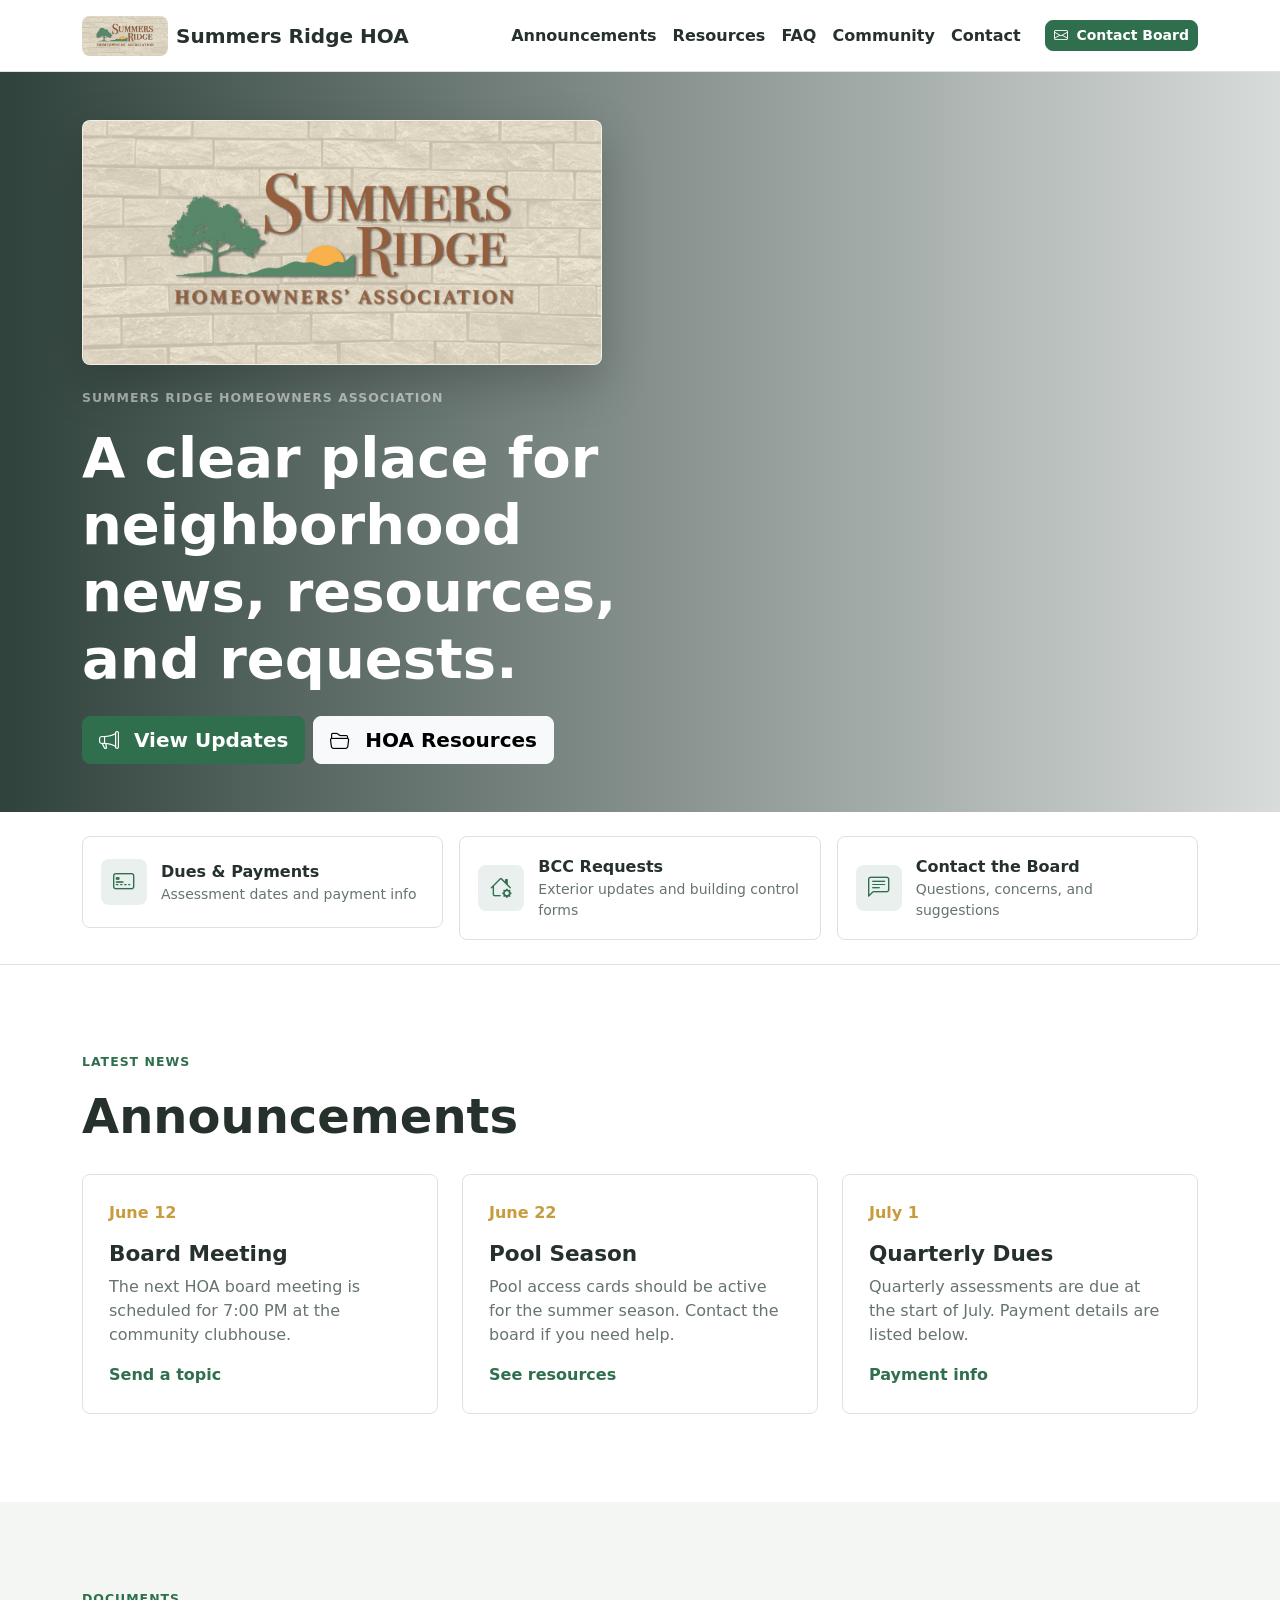
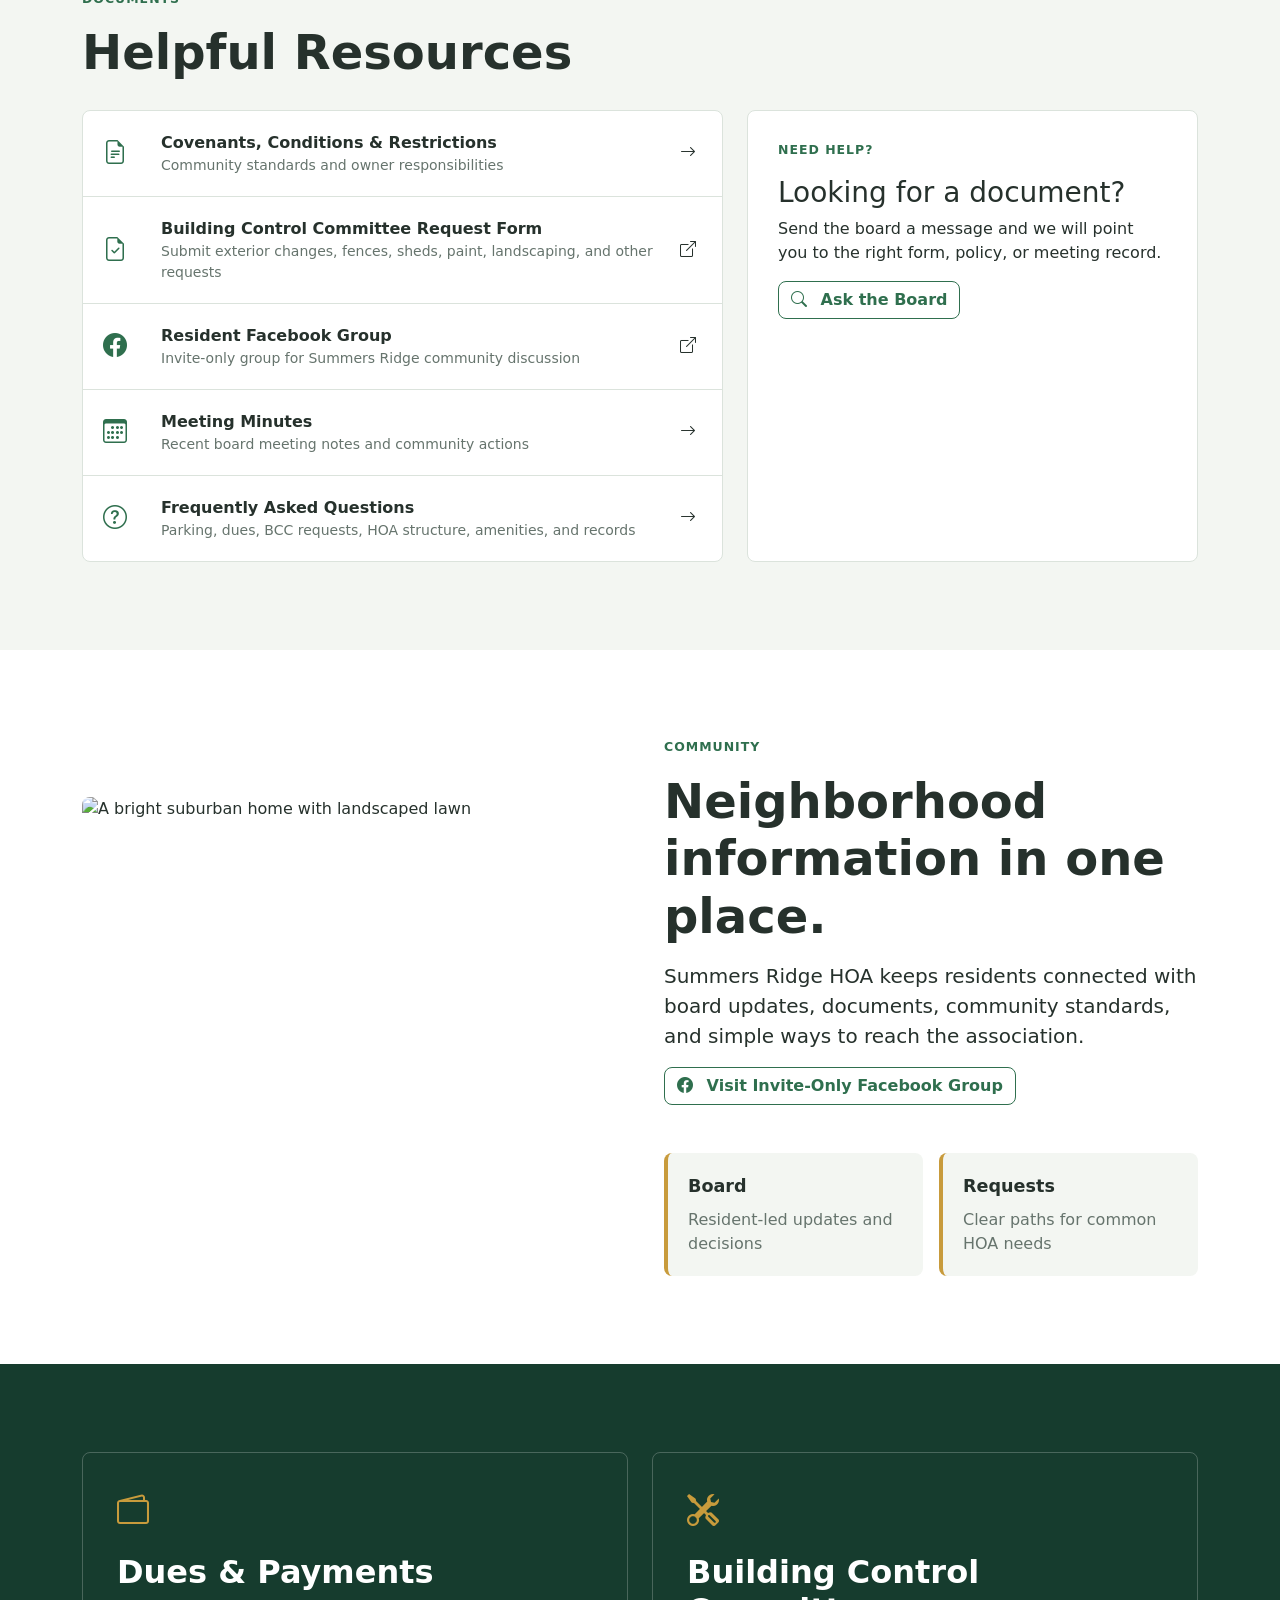
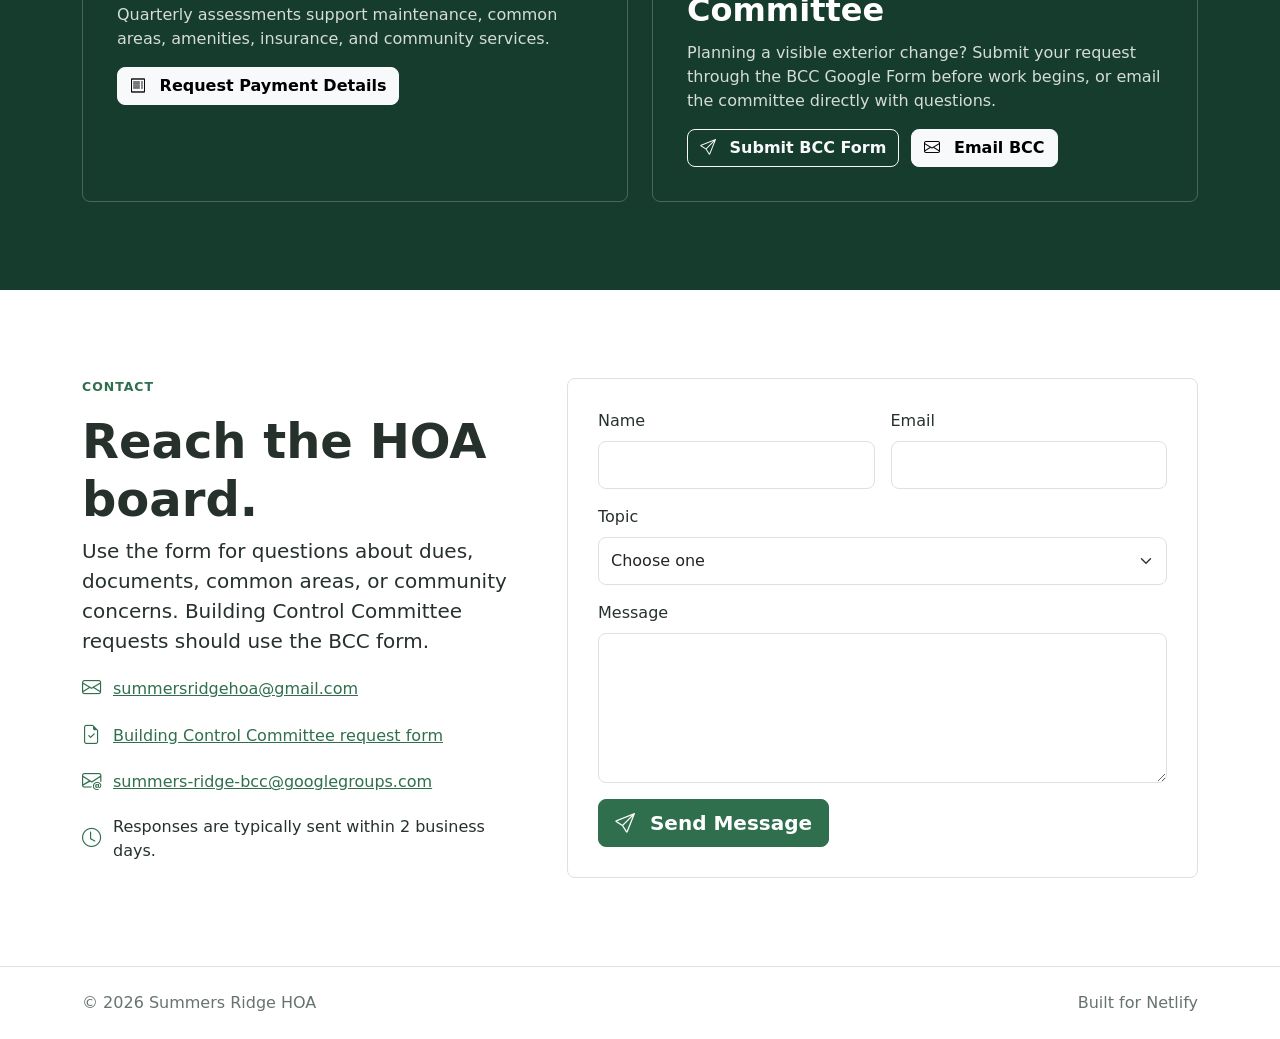
==== index.html @ e22bbec4 "Create first draft HOA website" ====
<!doctype html>
<html lang="en">
  <head>
    <meta charset="utf-8">
    <meta name="viewport" content="width=device-width, initial-scale=1">
    <meta name="description" content="Official website for the Summers Ridge Homeowners Association.">
    <title>Summers Ridge HOA</title>
    <link rel="preconnect" href="https://cdn.jsdelivr.net">
    <link rel="preconnect" href="https://images.unsplash.com">
    <link href="https://cdn.jsdelivr.net/npm/bootstrap@5.3.3/dist/css/bootstrap.min.css" rel="stylesheet">
    <link href="https://cdn.jsdelivr.net/npm/bootstrap-icons@1.11.3/font/bootstrap-icons.css" rel="stylesheet">
    <link rel="icon" href="favicon.svg" type="image/svg+xml">
    <link href="styles.css" rel="stylesheet">
  </head>
  <body>
    <nav class="navbar navbar-expand-lg navbar-light bg-white border-bottom sticky-top">
      <div class="container">
        <a class="navbar-brand d-flex align-items-center gap-2 fw-semibold" href="#home" aria-label="Summers Ridge HOA home">
          <img class="nav-logo" src="assets/summers-ridge-hoa-logo.jpg" alt="" aria-hidden="true">
          <span>Summers Ridge HOA</span>
        </a>
        <button class="navbar-toggler" type="button" data-bs-toggle="collapse" data-bs-target="#mainNav" aria-controls="mainNav" aria-expanded="false" aria-label="Toggle navigation">
          <span class="navbar-toggler-icon"></span>
        </button>
        <div class="collapse navbar-collapse" id="mainNav">
          <ul class="navbar-nav ms-auto align-items-lg-center">
            <li class="nav-item"><a class="nav-link" href="#announcements">Announcements</a></li>
            <li class="nav-item"><a class="nav-link" href="#resources">Resources</a></li>
            <li class="nav-item"><a class="nav-link" href="faq.html">FAQ</a></li>
            <li class="nav-item"><a class="nav-link" href="#community">Community</a></li>
            <li class="nav-item"><a class="nav-link" href="#contact">Contact</a></li>
            <li class="nav-item ms-lg-3">
              <a class="btn btn-primary btn-sm" href="#contact">
                <i class="bi bi-envelope me-1" aria-hidden="true"></i>
                Contact Board
              </a>
            </li>
          </ul>
        </div>
      </div>
    </nav>

    <main id="home">
      <section class="hero-section">
        <div class="hero-media" aria-hidden="true"></div>
        <div class="hero-shade" aria-hidden="true"></div>
        <div class="container hero-content">
          <div class="row align-items-end min-vh-75">
            <div class="col-lg-8 col-xl-7 py-5">
              <img class="hero-logo mb-4" src="assets/summers-ridge-hoa-logo.jpg" alt="Summers Ridge Homeowners' Association">
              <p class="eyebrow text-white-50 mb-3">Summers Ridge Homeowners Association</p>
              <h1 class="display-4 fw-semibold text-white mb-4">A clear place for neighborhood news, resources, and requests.</h1>
              <div class="d-flex flex-wrap gap-2">
                <a class="btn btn-primary btn-lg" href="#announcements">
                  <i class="bi bi-megaphone me-2" aria-hidden="true"></i>
                  View Updates
                </a>
                <a class="btn btn-light btn-lg" href="#resources">
                  <i class="bi bi-folder2-open me-2" aria-hidden="true"></i>
                  HOA Resources
                </a>
              </div>
            </div>
          </div>
        </div>
      </section>

      <section class="quick-links py-4 bg-white border-bottom">
        <div class="container">
          <div class="row g-3">
            <div class="col-md-4">
              <a class="quick-link" href="#dues">
                <i class="bi bi-credit-card-2-front" aria-hidden="true"></i>
                <span>
                  <strong>Dues & Payments</strong>
                  <small>Assessment dates and payment info</small>
                </span>
              </a>
            </div>
            <div class="col-md-4">
              <a class="quick-link" href="#architecture">
                <i class="bi bi-house-gear" aria-hidden="true"></i>
                <span>
                  <strong>BCC Requests</strong>
                  <small>Exterior updates and building control forms</small>
                </span>
              </a>
            </div>
            <div class="col-md-4">
              <a class="quick-link" href="#contact">
                <i class="bi bi-chat-left-text" aria-hidden="true"></i>
                <span>
                  <strong>Contact the Board</strong>
                  <small>Questions, concerns, and suggestions</small>
                </span>
              </a>
            </div>
          </div>
        </div>
      </section>

      <section id="announcements" class="section-pad">
        <div class="container">
          <div class="section-heading">
            <p class="eyebrow">Latest News</p>
            <h2>Announcements</h2>
          </div>
          <div class="row g-4">
            <div class="col-md-6 col-xl-4">
              <article class="info-card h-100">
                <div class="card-date">June 12</div>
                <h3>Board Meeting</h3>
                <p>The next HOA board meeting is scheduled for 7:00 PM at the community clubhouse.</p>
                <a href="#contact" class="stretched-link">Send a topic</a>
              </article>
            </div>
            <div class="col-md-6 col-xl-4">
              <article class="info-card h-100">
                <div class="card-date">June 22</div>
                <h3>Pool Season</h3>
                <p>Pool access cards should be active for the summer season. Contact the board if you need help.</p>
                <a href="#resources" class="stretched-link">See resources</a>
              </article>
            </div>
            <div class="col-md-6 col-xl-4">
              <article class="info-card h-100">
                <div class="card-date">July 1</div>
                <h3>Quarterly Dues</h3>
                <p>Quarterly assessments are due at the start of July. Payment details are listed below.</p>
                <a href="#dues" class="stretched-link">Payment info</a>
              </article>
            </div>
          </div>
        </div>
      </section>

      <section id="resources" class="section-pad bg-soft">
        <div class="container">
          <div class="section-heading">
            <p class="eyebrow">Documents</p>
            <h2>Helpful Resources</h2>
          </div>
          <div class="row g-4">
            <div class="col-lg-7">
              <div class="resource-list">
                <a href="#" class="resource-row">
                  <i class="bi bi-file-earmark-text" aria-hidden="true"></i>
                  <span>
                    <strong>Covenants, Conditions & Restrictions</strong>
                    <small>Community standards and owner responsibilities</small>
                  </span>
                  <i class="bi bi-arrow-right" aria-hidden="true"></i>
                </a>
                <a href="https://docs.google.com/forms/d/e/1FAIpQLSdlnnv-A5hWy-te9p5T0LJn3dFJUsFnMk9AF0IGjDN_zUWBqA/viewform" class="resource-row" target="_blank" rel="noopener">
                  <i class="bi bi-file-earmark-check" aria-hidden="true"></i>
                  <span>
                    <strong>Building Control Committee Request Form</strong>
                    <small>Submit exterior changes, fences, sheds, paint, landscaping, and other requests</small>
                  </span>
                  <i class="bi bi-box-arrow-up-right" aria-hidden="true"></i>
                </a>
                <a href="https://www.facebook.com/groups/177718182741484" class="resource-row" target="_blank" rel="noopener">
                  <i class="bi bi-facebook" aria-hidden="true"></i>
                  <span>
                    <strong>Resident Facebook Group</strong>
                    <small>Invite-only group for Summers Ridge community discussion</small>
                  </span>
                  <i class="bi bi-box-arrow-up-right" aria-hidden="true"></i>
                </a>
                <a href="#" class="resource-row">
                  <i class="bi bi-calendar3" aria-hidden="true"></i>
                  <span>
                    <strong>Meeting Minutes</strong>
                    <small>Recent board meeting notes and community actions</small>
                  </span>
                  <i class="bi bi-arrow-right" aria-hidden="true"></i>
                </a>
                <a href="faq.html" class="resource-row">
                  <i class="bi bi-question-circle" aria-hidden="true"></i>
                  <span>
                    <strong>Frequently Asked Questions</strong>
                    <small>Parking, dues, BCC requests, HOA structure, amenities, and records</small>
                  </span>
                  <i class="bi bi-arrow-right" aria-hidden="true"></i>
                </a>
              </div>
            </div>
            <div class="col-lg-5">
              <aside class="notice-panel h-100">
                <p class="eyebrow">Need Help?</p>
                <h3>Looking for a document?</h3>
                <p>Send the board a message and we will point you to the right form, policy, or meeting record.</p>
                <a class="btn btn-outline-primary" href="#contact">
                  <i class="bi bi-search me-2" aria-hidden="true"></i>
                  Ask the Board
                </a>
              </aside>
            </div>
          </div>
        </div>
      </section>

      <section id="community" class="section-pad">
        <div class="container">
          <div class="row g-5 align-items-center">
            <div class="col-lg-6">
              <div class="photo-panel">
                <img src="https://images.unsplash.com/photo-1564013799919-ab600027ffc6?auto=format&fit=crop&w=1100&q=80" alt="A bright suburban home with landscaped lawn">
              </div>
            </div>
            <div class="col-lg-6">
              <p class="eyebrow">Community</p>
              <h2 class="mb-3">Neighborhood information in one place.</h2>
              <p class="lead">Summers Ridge HOA keeps residents connected with board updates, documents, community standards, and simple ways to reach the association.</p>
              <a class="btn btn-outline-primary mb-4" href="https://www.facebook.com/groups/177718182741484" target="_blank" rel="noopener">
                <i class="bi bi-facebook me-2" aria-hidden="true"></i>
                Visit Invite-Only Facebook Group
              </a>
              <div class="row g-3 mt-2">
                <div class="col-sm-6">
                  <div class="stat-tile">
                    <strong>Board</strong>
                    <span>Resident-led updates and decisions</span>
                  </div>
                </div>
                <div class="col-sm-6">
                  <div class="stat-tile">
                    <strong>Requests</strong>
                    <span>Clear paths for common HOA needs</span>
                  </div>
                </div>
              </div>
            </div>
          </div>
        </div>
      </section>

      <section class="section-pad bg-deep text-white">
        <div class="container">
          <div class="row g-4">
            <div class="col-lg-6" id="dues">
              <div class="action-block">
                <i class="bi bi-wallet2" aria-hidden="true"></i>
                <h2>Dues & Payments</h2>
                <p>Quarterly assessments support maintenance, common areas, amenities, insurance, and community services.</p>
                <a class="btn btn-light" href="#contact">
                  <i class="bi bi-receipt me-2" aria-hidden="true"></i>
                  Request Payment Details
                </a>
              </div>
            </div>
            <div class="col-lg-6" id="architecture">
              <div class="action-block">
                <i class="bi bi-tools" aria-hidden="true"></i>
                <h2>Building Control Committee</h2>
                <p>Planning a visible exterior change? Submit your request through the BCC Google Form before work begins, or email the committee directly with questions.</p>
                <div class="button-row">
                  <a class="btn btn-outline-light" href="https://docs.google.com/forms/d/e/1FAIpQLSdlnnv-A5hWy-te9p5T0LJn3dFJUsFnMk9AF0IGjDN_zUWBqA/viewform" target="_blank" rel="noopener">
                    <i class="bi bi-send me-2" aria-hidden="true"></i>
                    Submit BCC Form
                  </a>
                  <a class="btn btn-light" href="mailto:summers-ridge-bcc@googlegroups.com">
                    <i class="bi bi-envelope me-2" aria-hidden="true"></i>
                    Email BCC
                  </a>
                </div>
              </div>
            </div>
          </div>
        </div>
      </section>

      <section id="contact" class="section-pad">
        <div class="container">
          <div class="row g-5">
            <div class="col-lg-5">
              <p class="eyebrow">Contact</p>
              <h2>Reach the HOA board.</h2>
              <p class="lead">Use the form for questions about dues, documents, common areas, or community concerns. Building Control Committee requests should use the BCC form.</p>
              <div class="contact-detail">
                <i class="bi bi-envelope" aria-hidden="true"></i>
                <a href="mailto:summersridgehoa@gmail.com">summersridgehoa@gmail.com</a>
              </div>
              <div class="contact-detail">
                <i class="bi bi-file-earmark-check" aria-hidden="true"></i>
                <a href="https://docs.google.com/forms/d/e/1FAIpQLSdlnnv-A5hWy-te9p5T0LJn3dFJUsFnMk9AF0IGjDN_zUWBqA/viewform" target="_blank" rel="noopener">Building Control Committee request form</a>
              </div>
              <div class="contact-detail">
                <i class="bi bi-envelope-at" aria-hidden="true"></i>
                <a href="mailto:summers-ridge-bcc@googlegroups.com">summers-ridge-bcc@googlegroups.com</a>
              </div>
              <div class="contact-detail">
                <i class="bi bi-clock" aria-hidden="true"></i>
                <span>Responses are typically sent within 2 business days.</span>
              </div>
            </div>
            <div class="col-lg-7">
              <form class="contact-form" name="hoa-contact" method="POST" action="/thank-you.html" data-netlify="true" netlify-honeypot="bot-field">
                <input type="hidden" name="form-name" value="hoa-contact">
                <p class="visually-hidden">
                  <label>Do not fill this out: <input name="bot-field"></label>
                </p>
                <div class="row g-3">
                  <div class="col-md-6">
                    <label for="name" class="form-label">Name</label>
                    <input id="name" name="name" type="text" class="form-control" autocomplete="name" required>
                  </div>
                  <div class="col-md-6">
                    <label for="email" class="form-label">Email</label>
                    <input id="email" name="email" type="email" class="form-control" autocomplete="email" required>
                  </div>
                  <div class="col-12">
                    <label for="topic" class="form-label">Topic</label>
                    <select id="topic" name="topic" class="form-select" required>
                      <option value="">Choose one</option>
                      <option>Dues or payments</option>
                      <option>Building Control Committee question</option>
                      <option>Documents</option>
                      <option>Common area concern</option>
                      <option>General question</option>
                    </select>
                  </div>
                  <div class="col-12">
                    <label for="message" class="form-label">Message</label>
                    <textarea id="message" name="message" class="form-control" rows="5" required></textarea>
                  </div>
                  <div class="col-12">
                    <button class="btn btn-primary btn-lg" type="submit">
                      <i class="bi bi-send me-2" aria-hidden="true"></i>
                      Send Message
                    </button>
                  </div>
                </div>
              </form>
            </div>
          </div>
        </div>
      </section>
    </main>

    <footer class="site-footer py-4 border-top">
      <div class="container d-flex flex-column flex-md-row justify-content-between gap-2">
        <span>&copy; <span id="year"></span> Summers Ridge HOA</span>
        <span>Built for Netlify</span>
      </div>
    </footer>

    <script src="https://cdn.jsdelivr.net/npm/bootstrap@5.3.3/dist/js/bootstrap.bundle.min.js"></script>
    <script src="script.js"></script>
  </body>
</html>
---- styles.css ----
:root {
  --sr-green: #2f6f4e;
  --sr-green-dark: #163c2e;
  --sr-gold: #c89b3c;
  --sr-ink: #26312c;
  --sr-muted: #66746d;
  --sr-soft: #f3f6f2;
  --sr-line: #dbe3dc;
}

html {
  scroll-behavior: smooth;
}

body {
  color: var(--sr-ink);
  font-family: system-ui, -apple-system, BlinkMacSystemFont, "Segoe UI", sans-serif;
  overflow-x: hidden;
}

a {
  color: var(--sr-green);
}

.btn {
  border-radius: 8px;
  font-weight: 650;
}

.btn-primary {
  --bs-btn-bg: var(--sr-green);
  --bs-btn-border-color: var(--sr-green);
  --bs-btn-hover-bg: var(--sr-green-dark);
  --bs-btn-hover-border-color: var(--sr-green-dark);
  --bs-btn-active-bg: var(--sr-green-dark);
  --bs-btn-active-border-color: var(--sr-green-dark);
}

.btn-outline-primary {
  --bs-btn-color: var(--sr-green);
  --bs-btn-border-color: var(--sr-green);
  --bs-btn-hover-bg: var(--sr-green);
  --bs-btn-hover-border-color: var(--sr-green);
}

.navbar {
  min-height: 72px;
}

.navbar-brand {
  color: var(--sr-ink);
}

.brand-mark {
  align-items: center;
  background: var(--sr-green);
  border-radius: 8px;
  color: #fff;
  display: inline-flex;
  font-size: 0.9rem;
  height: 38px;
  justify-content: center;
  letter-spacing: 0;
  width: 38px;
}

.nav-logo {
  background: #eee8d7;
  border-radius: 8px;
  display: block;
  height: 40px;
  object-fit: cover;
  width: 86px;
}

.nav-link {
  color: var(--sr-ink);
  font-weight: 600;
}

.nav-link:hover,
.nav-link:focus {
  color: var(--sr-green);
}

.hero-section {
  min-height: 680px;
  overflow: hidden;
  position: relative;
}

.hero-media,
.hero-shade {
  inset: 0;
  position: absolute;
}

.hero-media {
  background-image: url("https://images.unsplash.com/photo-1600585154340-be6161a56a0c?auto=format&fit=crop&w=1800&q=80");
  background-position: center;
  background-size: cover;
  transform: scale(1.01);
}

.hero-shade {
  background: linear-gradient(90deg, rgba(13, 35, 27, 0.86), rgba(13, 35, 27, 0.52) 48%, rgba(13, 35, 27, 0.16));
}

.hero-content {
  position: relative;
  z-index: 1;
}

.hero-logo {
  background: rgba(238, 232, 215, 0.94);
  border: 1px solid rgba(255, 255, 255, 0.52);
  border-radius: 8px;
  box-shadow: 0 18px 48px rgba(0, 0, 0, 0.22);
  display: block;
  max-width: min(520px, 100%);
  width: 100%;
}

.min-vh-75 {
  min-height: 680px;
}

.eyebrow {
  color: var(--sr-green);
  font-size: 0.78rem;
  font-weight: 800;
  letter-spacing: 0.08em;
  text-transform: uppercase;
}

.section-pad {
  padding: 88px 0;
}

.page-hero {
  padding: 82px 0;
}

.page-hero h1 {
  font-size: clamp(2.25rem, 5vw, 4rem);
  font-weight: 760;
}

.page-hero .lead {
  max-width: 760px;
}

.section-heading {
  margin-bottom: 28px;
  max-width: 720px;
}

.section-heading h2,
#community h2,
#contact h2 {
  font-size: clamp(2rem, 4vw, 3rem);
  font-weight: 750;
}

.bg-soft {
  background: var(--sr-soft);
}

.bg-deep {
  background: var(--sr-green-dark);
}

.quick-link {
  align-items: center;
  border: 1px solid var(--sr-line);
  border-radius: 8px;
  color: var(--sr-ink);
  display: flex;
  gap: 14px;
  min-height: 92px;
  padding: 18px;
  text-decoration: none;
  transition: border-color 160ms ease, transform 160ms ease;
}

.quick-link:hover,
.quick-link:focus {
  border-color: var(--sr-green);
  color: var(--sr-ink);
  transform: translateY(-2px);
}

.quick-link i {
  align-items: center;
  background: rgba(47, 111, 78, 0.1);
  border-radius: 8px;
  color: var(--sr-green);
  display: inline-flex;
  flex: 0 0 46px;
  font-size: 1.35rem;
  height: 46px;
  justify-content: center;
}

.quick-link small,
.resource-row small,
.stat-tile span {
  color: var(--sr-muted);
  display: block;
}

.info-card {
  background: #fff;
  border: 1px solid var(--sr-line);
  border-radius: 8px;
  padding: 26px;
  position: relative;
}

.info-card h3 {
  font-size: 1.35rem;
  font-weight: 740;
}

.info-card p {
  color: var(--sr-muted);
}

.info-card a {
  font-weight: 700;
  text-decoration: none;
}

.card-date {
  color: var(--sr-gold);
  font-weight: 800;
  margin-bottom: 16px;
}

.resource-list {
  background: #fff;
  border: 1px solid var(--sr-line);
  border-radius: 8px;
  overflow: hidden;
}

.resource-row {
  align-items: center;
  border-bottom: 1px solid var(--sr-line);
  color: var(--sr-ink);
  display: grid;
  gap: 16px;
  grid-template-columns: 42px 1fr 22px;
  padding: 20px;
  text-decoration: none;
}

.resource-row:last-child {
  border-bottom: 0;
}

.resource-row:hover,
.resource-row:focus {
  background: rgba(47, 111, 78, 0.06);
  color: var(--sr-ink);
}

.resource-row > i:first-child {
  color: var(--sr-green);
  font-size: 1.5rem;
}

.notice-panel,
.contact-form,
.thank-you-card {
  background: #fff;
  border: 1px solid var(--sr-line);
  border-radius: 8px;
  padding: 30px;
}

.photo-panel {
  border-radius: 8px;
  min-height: 420px;
  overflow: hidden;
}

.photo-panel img {
  display: block;
  height: 100%;
  min-height: 420px;
  object-fit: cover;
  width: 100%;
}

.stat-tile {
  background: var(--sr-soft);
  border-left: 4px solid var(--sr-gold);
  border-radius: 8px;
  min-height: 116px;
  padding: 20px;
}

.stat-tile strong {
  display: block;
  font-size: 1.1rem;
  margin-bottom: 8px;
}

.action-block {
  border: 1px solid rgba(255, 255, 255, 0.22);
  border-radius: 8px;
  height: 100%;
  padding: 34px;
}

.action-block > i {
  color: var(--sr-gold);
  font-size: 2rem;
}

.action-block h2 {
  font-size: 2rem;
  font-weight: 750;
  margin: 18px 0 12px;
}

.action-block p {
  color: rgba(255, 255, 255, 0.82);
}

.button-row {
  display: flex;
  flex-wrap: wrap;
  gap: 12px;
}

.contact-detail {
  align-items: center;
  display: flex;
  gap: 12px;
  margin-top: 18px;
}

.contact-detail i {
  color: var(--sr-green);
  font-size: 1.2rem;
}

.form-control,
.form-select {
  border-color: var(--sr-line);
  border-radius: 8px;
  min-height: 48px;
}

.form-control:focus,
.form-select:focus {
  border-color: var(--sr-green);
  box-shadow: 0 0 0 0.25rem rgba(47, 111, 78, 0.18);
}

textarea.form-control {
  min-height: 150px;
}

.site-footer {
  color: var(--sr-muted);
}

.site-footer a {
  color: var(--sr-muted);
  text-decoration: none;
}

.site-footer a:hover,
.site-footer a:focus {
  color: var(--sr-green);
}

.faq-sidebar {
  background: #fff;
  border: 1px solid var(--sr-line);
  border-radius: 8px;
  padding: 26px;
  position: sticky;
  top: 96px;
}

.faq-sidebar h2 {
  font-size: 1.2rem;
  font-weight: 750;
  margin-bottom: 18px;
}

.faq-sidebar a {
  align-items: center;
  border-top: 1px solid var(--sr-line);
  color: var(--sr-ink);
  display: flex;
  gap: 12px;
  padding: 14px 0;
  text-decoration: none;
}

.faq-sidebar a span {
  display: grid;
}

.faq-sidebar a small {
  color: var(--sr-muted);
  overflow-wrap: anywhere;
}

.faq-sidebar a:last-child {
  padding-bottom: 0;
}

.faq-sidebar i {
  color: var(--sr-green);
  font-size: 1.15rem;
}

.faq-accordion {
  border: 1px solid var(--sr-line);
  border-radius: 8px;
  overflow: hidden;
}

.faq-accordion .accordion-item {
  border-color: var(--sr-line);
}

.faq-accordion .accordion-button {
  color: var(--sr-ink);
  font-weight: 750;
  line-height: 1.35;
}

.faq-accordion .accordion-button:not(.collapsed) {
  background: var(--sr-soft);
  box-shadow: none;
  color: var(--sr-green-dark);
}

.faq-accordion .accordion-button:focus {
  border-color: var(--sr-green);
  box-shadow: 0 0 0 0.25rem rgba(47, 111, 78, 0.18);
}

.faq-accordion blockquote {
  background: var(--sr-soft);
  border-left: 4px solid var(--sr-gold);
  border-radius: 8px;
  color: var(--sr-ink);
  margin: 18px 0;
  padding: 16px 18px;
}

.faq-accordion cite {
  color: var(--sr-muted);
  display: block;
  font-size: 0.92rem;
  font-style: normal;
  margin-top: 8px;
}

.faq-accordion h3 {
  font-size: 1.15rem;
  font-weight: 750;
  margin: 22px 0 14px;
}

.mini-list {
  background: var(--sr-soft);
  border-radius: 8px;
  padding: 18px;
}

.mini-list h4 {
  font-size: 1rem;
  font-weight: 750;
}

.mini-list ul {
  margin-bottom: 0;
  padding-left: 1.15rem;
}

.thank-you-page {
  background: var(--sr-soft);
}

.thank-you-card {
  max-width: 560px;
}

.thank-you-icon {
  align-items: center;
  background: var(--sr-green);
  border-radius: 50%;
  color: #fff;
  display: flex;
  font-size: 2rem;
  height: 72px;
  justify-content: center;
  width: 72px;
}

@media (max-width: 767.98px) {
  .row {
    margin-left: 0;
    margin-right: 0;
  }

  .hero-section,
  .min-vh-75 {
    min-height: 620px;
  }

  .hero-shade {
    background: rgba(13, 35, 27, 0.72);
  }

  .hero-media {
    transform: none;
  }

  .section-pad {
    padding: 62px 0;
  }

  .page-hero {
    padding: 54px 0;
  }

  .faq-sidebar {
    position: static;
  }

  .display-4 {
    font-size: 2.45rem;
  }

  .nav-logo {
    height: 36px;
    width: 76px;
  }

  .quick-link {
    min-height: auto;
  }

  .resource-row {
    grid-template-columns: 36px 1fr;
  }

  .resource-row > i:last-child {
    display: none;
  }
}
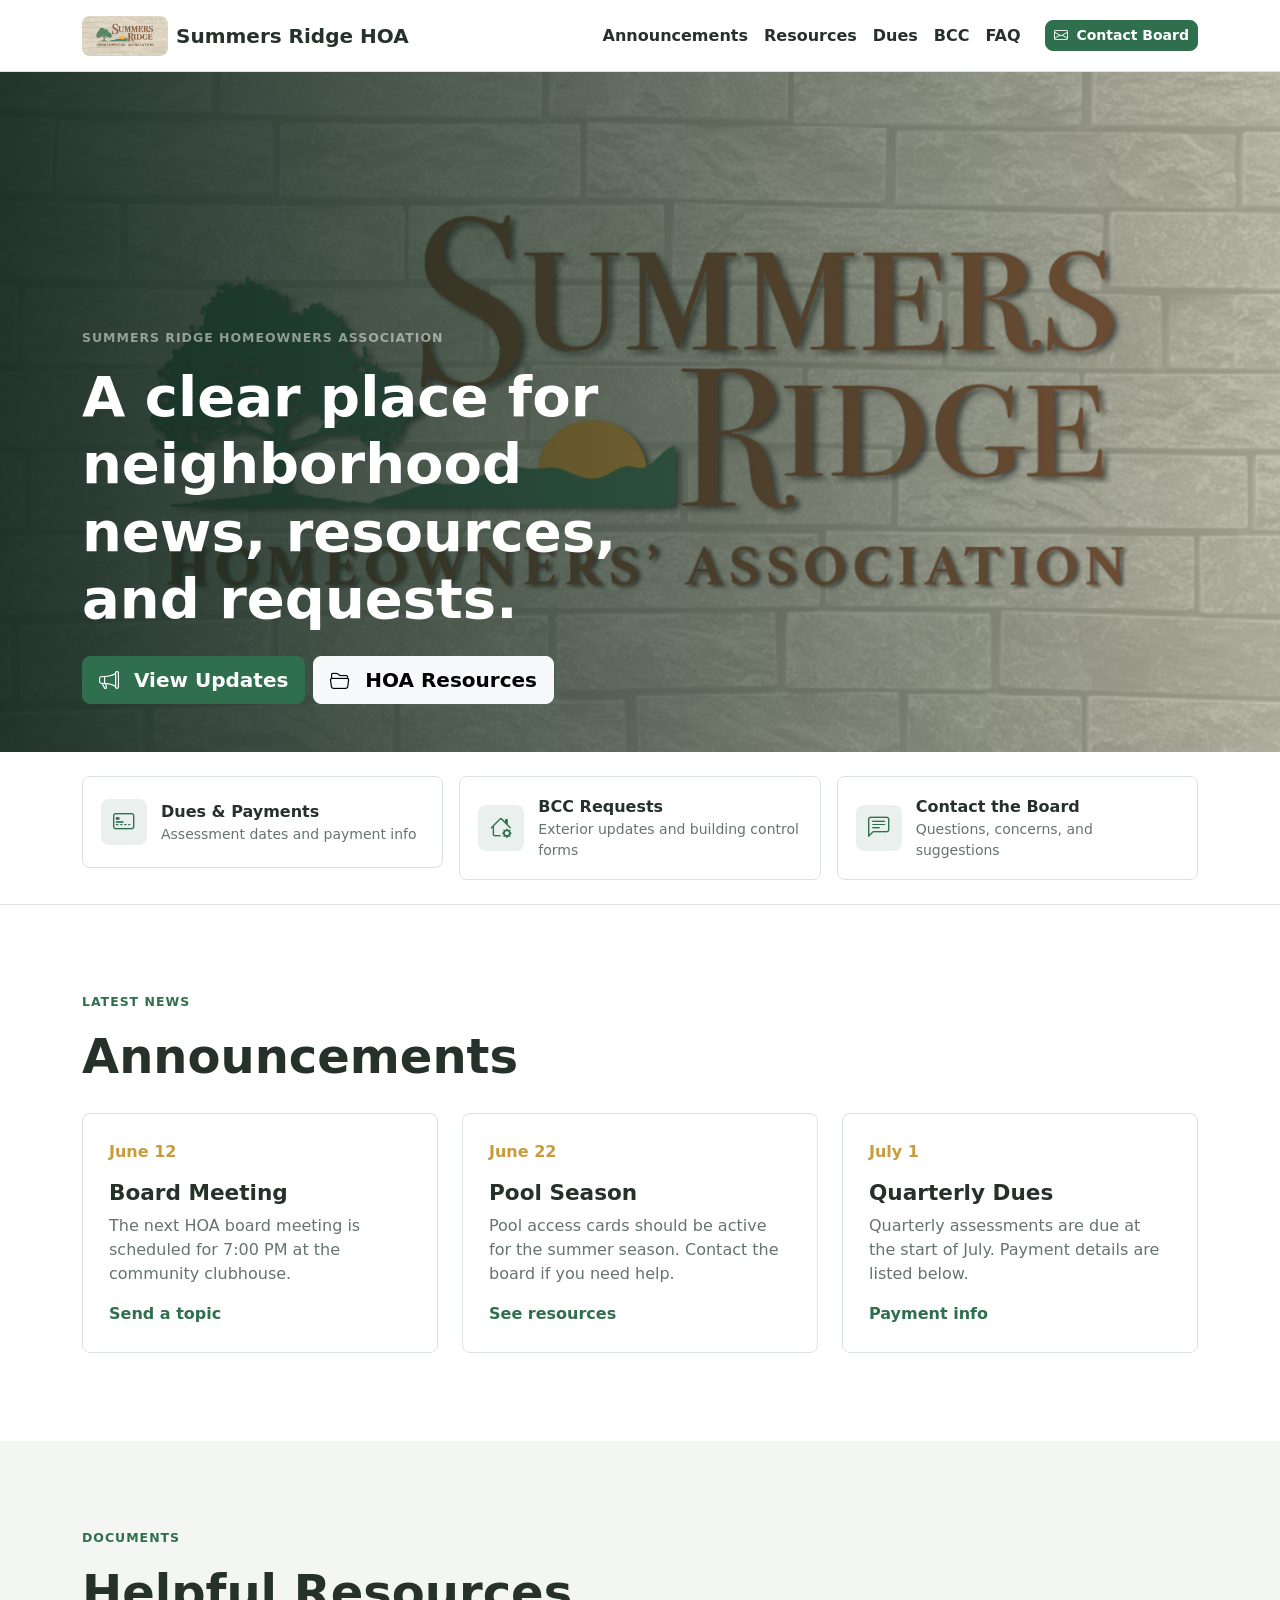
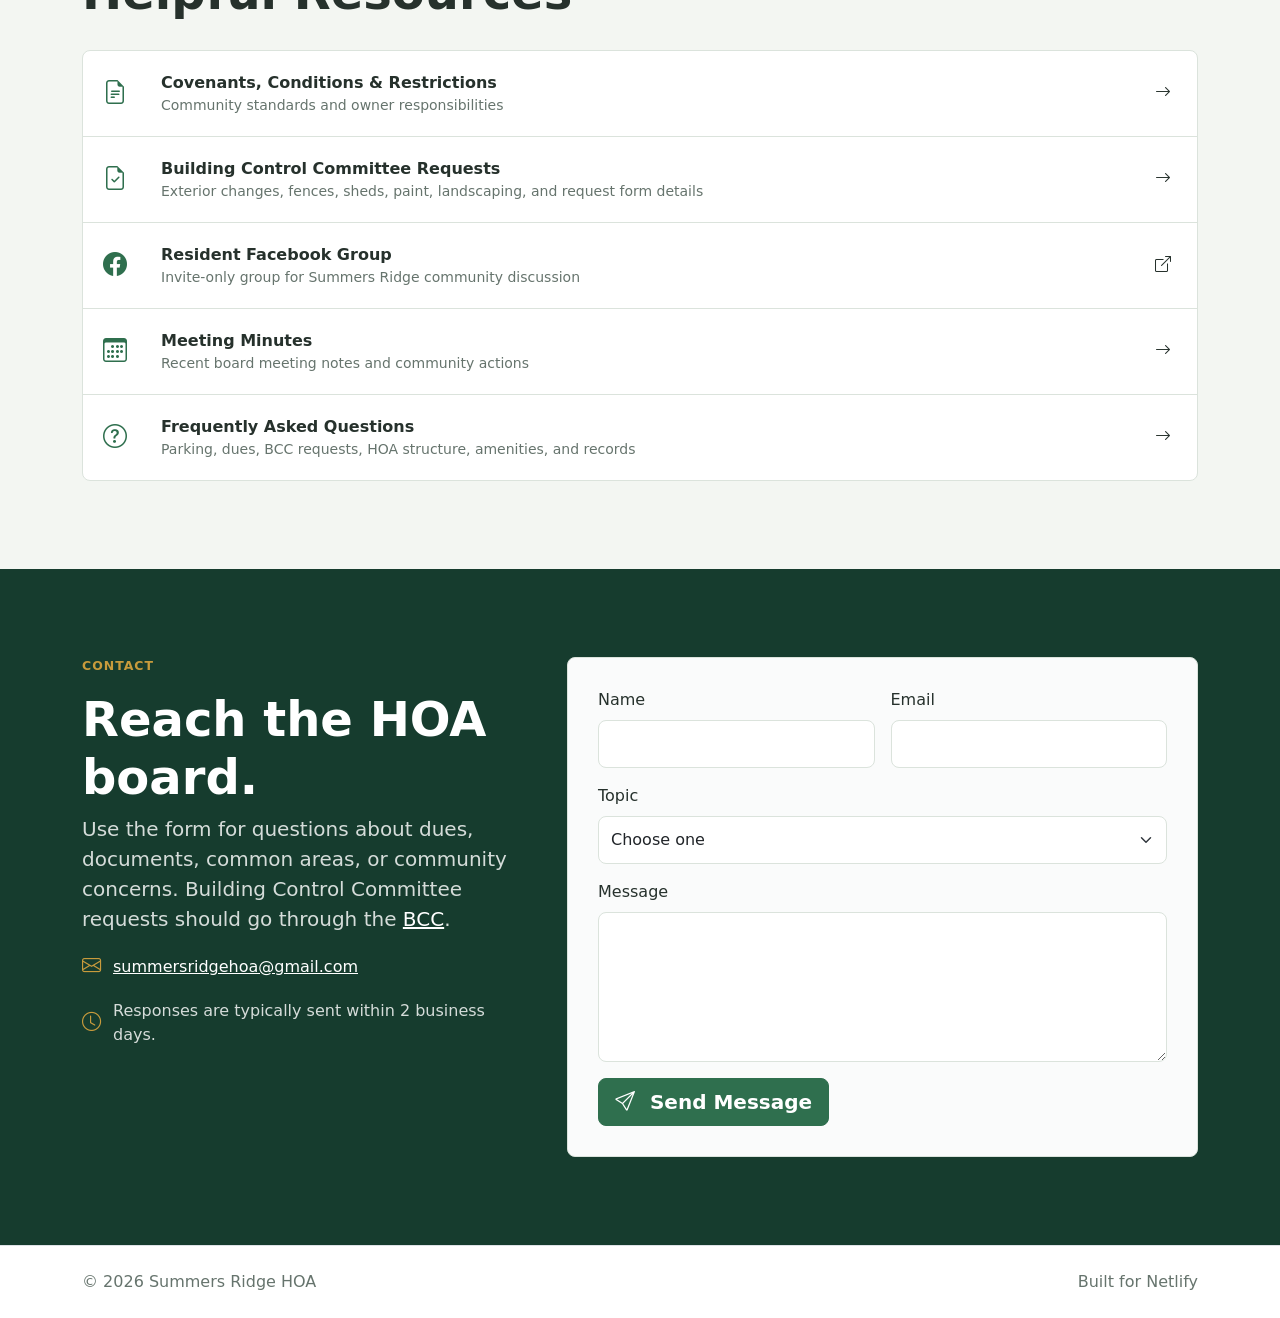
==== commit 3ada1ca0: "Merge remote-tracking branch 'origin/main' # Conflicts: #	README.md" ====
--- a/index.html
+++ b/index.html
@@ -6,7 +6,6 @@
     <meta name="description" content="Official website for the Summers Ridge Homeowners Association.">
     <title>Summers Ridge HOA</title>
     <link rel="preconnect" href="https://cdn.jsdelivr.net">
-    <link rel="preconnect" href="https://images.unsplash.com">
     <link href="https://cdn.jsdelivr.net/npm/bootstrap@5.3.3/dist/css/bootstrap.min.css" rel="stylesheet">
     <link href="https://cdn.jsdelivr.net/npm/bootstrap-icons@1.11.3/font/bootstrap-icons.css" rel="stylesheet">
     <link rel="icon" href="favicon.svg" type="image/svg+xml">
@@ -26,9 +25,9 @@
           <ul class="navbar-nav ms-auto align-items-lg-center">
             <li class="nav-item"><a class="nav-link" href="#announcements">Announcements</a></li>
             <li class="nav-item"><a class="nav-link" href="#resources">Resources</a></li>
+            <li class="nav-item"><a class="nav-link" href="dues.html">Dues</a></li>
+            <li class="nav-item"><a class="nav-link" href="bcc.html">BCC</a></li>
             <li class="nav-item"><a class="nav-link" href="faq.html">FAQ</a></li>
-            <li class="nav-item"><a class="nav-link" href="#community">Community</a></li>
-            <li class="nav-item"><a class="nav-link" href="#contact">Contact</a></li>
             <li class="nav-item ms-lg-3">
               <a class="btn btn-primary btn-sm" href="#contact">
                 <i class="bi bi-envelope me-1" aria-hidden="true"></i>
@@ -47,7 +46,6 @@
         <div class="container hero-content">
           <div class="row align-items-end min-vh-75">
             <div class="col-lg-8 col-xl-7 py-5">
-              <img class="hero-logo mb-4" src="assets/summers-ridge-hoa-logo.jpg" alt="Summers Ridge Homeowners' Association">
               <p class="eyebrow text-white-50 mb-3">Summers Ridge Homeowners Association</p>
               <h1 class="display-4 fw-semibold text-white mb-4">A clear place for neighborhood news, resources, and requests.</h1>
               <div class="d-flex flex-wrap gap-2">
@@ -69,7 +67,7 @@
         <div class="container">
           <div class="row g-3">
             <div class="col-md-4">
-              <a class="quick-link" href="#dues">
+              <a class="quick-link" href="dues.html">
                 <i class="bi bi-credit-card-2-front" aria-hidden="true"></i>
                 <span>
                   <strong>Dues & Payments</strong>
@@ -78,7 +76,7 @@
               </a>
             </div>
             <div class="col-md-4">
-              <a class="quick-link" href="#architecture">
+              <a class="quick-link" href="bcc.html">
                 <i class="bi bi-house-gear" aria-hidden="true"></i>
                 <span>
                   <strong>BCC Requests</strong>
@@ -127,7 +125,7 @@
                 <div class="card-date">July 1</div>
                 <h3>Quarterly Dues</h3>
                 <p>Quarterly assessments are due at the start of July. Payment details are listed below.</p>
-                <a href="#dues" class="stretched-link">Payment info</a>
+                <a href="dues.html" class="stretched-link">Payment info</a>
               </article>
             </div>
           </div>
@@ -141,7 +139,7 @@
             <h2>Helpful Resources</h2>
           </div>
           <div class="row g-4">
-            <div class="col-lg-7">
+            <div class="col-12">
               <div class="resource-list">
                 <a href="#" class="resource-row">
                   <i class="bi bi-file-earmark-text" aria-hidden="true"></i>
@@ -151,13 +149,13 @@
                   </span>
                   <i class="bi bi-arrow-right" aria-hidden="true"></i>
                 </a>
-                <a href="https://docs.google.com/forms/d/e/1FAIpQLSdlnnv-A5hWy-te9p5T0LJn3dFJUsFnMk9AF0IGjDN_zUWBqA/viewform" class="resource-row" target="_blank" rel="noopener">
+                <a href="bcc.html" class="resource-row">
                   <i class="bi bi-file-earmark-check" aria-hidden="true"></i>
                   <span>
-                    <strong>Building Control Committee Request Form</strong>
-                    <small>Submit exterior changes, fences, sheds, paint, landscaping, and other requests</small>
-                  </span>
-                  <i class="bi bi-box-arrow-up-right" aria-hidden="true"></i>
+                    <strong>Building Control Committee Requests</strong>
+                    <small>Exterior changes, fences, sheds, paint, landscaping, and request form details</small>
+                  </span>
+                  <i class="bi bi-arrow-right" aria-hidden="true"></i>
                 </a>
                 <a href="https://www.facebook.com/groups/177718182741484" class="resource-row" target="_blank" rel="noopener">
                   <i class="bi bi-facebook" aria-hidden="true"></i>
@@ -167,7 +165,7 @@
                   </span>
                   <i class="bi bi-box-arrow-up-right" aria-hidden="true"></i>
                 </a>
-                <a href="#" class="resource-row">
+                <a href="minutes.html" class="resource-row">
                   <i class="bi bi-calendar3" aria-hidden="true"></i>
                   <span>
                     <strong>Meeting Minutes</strong>
@@ -185,109 +183,20 @@
                 </a>
               </div>
             </div>
-            <div class="col-lg-5">
-              <aside class="notice-panel h-100">
-                <p class="eyebrow">Need Help?</p>
-                <h3>Looking for a document?</h3>
-                <p>Send the board a message and we will point you to the right form, policy, or meeting record.</p>
-                <a class="btn btn-outline-primary" href="#contact">
-                  <i class="bi bi-search me-2" aria-hidden="true"></i>
-                  Ask the Board
-                </a>
-              </aside>
-            </div>
-          </div>
-        </div>
-      </section>
-
-      <section id="community" class="section-pad">
-        <div class="container">
-          <div class="row g-5 align-items-center">
-            <div class="col-lg-6">
-              <div class="photo-panel">
-                <img src="https://images.unsplash.com/photo-1564013799919-ab600027ffc6?auto=format&fit=crop&w=1100&q=80" alt="A bright suburban home with landscaped lawn">
-              </div>
-            </div>
-            <div class="col-lg-6">
-              <p class="eyebrow">Community</p>
-              <h2 class="mb-3">Neighborhood information in one place.</h2>
-              <p class="lead">Summers Ridge HOA keeps residents connected with board updates, documents, community standards, and simple ways to reach the association.</p>
-              <a class="btn btn-outline-primary mb-4" href="https://www.facebook.com/groups/177718182741484" target="_blank" rel="noopener">
-                <i class="bi bi-facebook me-2" aria-hidden="true"></i>
-                Visit Invite-Only Facebook Group
-              </a>
-              <div class="row g-3 mt-2">
-                <div class="col-sm-6">
-                  <div class="stat-tile">
-                    <strong>Board</strong>
-                    <span>Resident-led updates and decisions</span>
-                  </div>
-                </div>
-                <div class="col-sm-6">
-                  <div class="stat-tile">
-                    <strong>Requests</strong>
-                    <span>Clear paths for common HOA needs</span>
-                  </div>
-                </div>
-              </div>
-            </div>
-          </div>
-        </div>
-      </section>
-
-      <section class="section-pad bg-deep text-white">
-        <div class="container">
-          <div class="row g-4">
-            <div class="col-lg-6" id="dues">
-              <div class="action-block">
-                <i class="bi bi-wallet2" aria-hidden="true"></i>
-                <h2>Dues & Payments</h2>
-                <p>Quarterly assessments support maintenance, common areas, amenities, insurance, and community services.</p>
-                <a class="btn btn-light" href="#contact">
-                  <i class="bi bi-receipt me-2" aria-hidden="true"></i>
-                  Request Payment Details
-                </a>
-              </div>
-            </div>
-            <div class="col-lg-6" id="architecture">
-              <div class="action-block">
-                <i class="bi bi-tools" aria-hidden="true"></i>
-                <h2>Building Control Committee</h2>
-                <p>Planning a visible exterior change? Submit your request through the BCC Google Form before work begins, or email the committee directly with questions.</p>
-                <div class="button-row">
-                  <a class="btn btn-outline-light" href="https://docs.google.com/forms/d/e/1FAIpQLSdlnnv-A5hWy-te9p5T0LJn3dFJUsFnMk9AF0IGjDN_zUWBqA/viewform" target="_blank" rel="noopener">
-                    <i class="bi bi-send me-2" aria-hidden="true"></i>
-                    Submit BCC Form
-                  </a>
-                  <a class="btn btn-light" href="mailto:summers-ridge-bcc@googlegroups.com">
-                    <i class="bi bi-envelope me-2" aria-hidden="true"></i>
-                    Email BCC
-                  </a>
-                </div>
-              </div>
-            </div>
-          </div>
-        </div>
-      </section>
-
-      <section id="contact" class="section-pad">
+          </div>
+        </div>
+      </section>
+
+      <section id="contact" class="section-pad contact-section">
         <div class="container">
           <div class="row g-5">
             <div class="col-lg-5">
               <p class="eyebrow">Contact</p>
               <h2>Reach the HOA board.</h2>
-              <p class="lead">Use the form for questions about dues, documents, common areas, or community concerns. Building Control Committee requests should use the BCC form.</p>
+              <p class="lead">Use the form for questions about dues, documents, common areas, or community concerns. Building Control Committee requests should go through the <a href="bcc.html">BCC</a>.</p>
               <div class="contact-detail">
                 <i class="bi bi-envelope" aria-hidden="true"></i>
                 <a href="mailto:summersridgehoa@gmail.com">summersridgehoa@gmail.com</a>
-              </div>
-              <div class="contact-detail">
-                <i class="bi bi-file-earmark-check" aria-hidden="true"></i>
-                <a href="https://docs.google.com/forms/d/e/1FAIpQLSdlnnv-A5hWy-te9p5T0LJn3dFJUsFnMk9AF0IGjDN_zUWBqA/viewform" target="_blank" rel="noopener">Building Control Committee request form</a>
-              </div>
-              <div class="contact-detail">
-                <i class="bi bi-envelope-at" aria-hidden="true"></i>
-                <a href="mailto:summers-ridge-bcc@googlegroups.com">summers-ridge-bcc@googlegroups.com</a>
               </div>
               <div class="contact-detail">
                 <i class="bi bi-clock" aria-hidden="true"></i>
--- a/styles.css
+++ b/styles.css
@@ -96,29 +96,20 @@
 }
 
 .hero-media {
-  background-image: url("https://images.unsplash.com/photo-1600585154340-be6161a56a0c?auto=format&fit=crop&w=1800&q=80");
+  background-color: #eee8d7;
+  background-image: url("assets/summers-ridge-hoa-logo.jpg");
   background-position: center;
   background-size: cover;
   transform: scale(1.01);
 }
 
 .hero-shade {
-  background: linear-gradient(90deg, rgba(13, 35, 27, 0.86), rgba(13, 35, 27, 0.52) 48%, rgba(13, 35, 27, 0.16));
+  background: linear-gradient(90deg, rgba(13, 35, 27, 0.9), rgba(13, 35, 27, 0.58) 52%, rgba(13, 35, 27, 0.2));
 }
 
 .hero-content {
   position: relative;
   z-index: 1;
-}
-
-.hero-logo {
-  background: rgba(238, 232, 215, 0.94);
-  border: 1px solid rgba(255, 255, 255, 0.52);
-  border-radius: 8px;
-  box-shadow: 0 18px 48px rgba(0, 0, 0, 0.22);
-  display: block;
-  max-width: min(520px, 100%);
-  width: 100%;
 }
 
 .min-vh-75 {
@@ -156,7 +147,6 @@
 }
 
 .section-heading h2,
-#community h2,
 #contact h2 {
   font-size: clamp(2rem, 4vw, 3rem);
   font-weight: 750;
@@ -164,10 +154,6 @@
 
 .bg-soft {
   background: var(--sr-soft);
-}
-
-.bg-deep {
-  background: var(--sr-green-dark);
 }
 
 .quick-link {
@@ -203,8 +189,7 @@
 }
 
 .quick-link small,
-.resource-row small,
-.stat-tile span {
+.resource-row small {
   color: var(--sr-muted);
   display: block;
 }
@@ -270,6 +255,15 @@
   font-size: 1.5rem;
 }
 
+.resource-emoji {
+  align-items: center;
+  display: inline-flex;
+  font-size: 1.45rem;
+  height: 42px;
+  justify-content: center;
+  width: 42px;
+}
+
 .notice-panel,
 .contact-form,
 .thank-you-card {
@@ -279,56 +273,6 @@
   padding: 30px;
 }
 
-.photo-panel {
-  border-radius: 8px;
-  min-height: 420px;
-  overflow: hidden;
-}
-
-.photo-panel img {
-  display: block;
-  height: 100%;
-  min-height: 420px;
-  object-fit: cover;
-  width: 100%;
-}
-
-.stat-tile {
-  background: var(--sr-soft);
-  border-left: 4px solid var(--sr-gold);
-  border-radius: 8px;
-  min-height: 116px;
-  padding: 20px;
-}
-
-.stat-tile strong {
-  display: block;
-  font-size: 1.1rem;
-  margin-bottom: 8px;
-}
-
-.action-block {
-  border: 1px solid rgba(255, 255, 255, 0.22);
-  border-radius: 8px;
-  height: 100%;
-  padding: 34px;
-}
-
-.action-block > i {
-  color: var(--sr-gold);
-  font-size: 2rem;
-}
-
-.action-block h2 {
-  font-size: 2rem;
-  font-weight: 750;
-  margin: 18px 0 12px;
-}
-
-.action-block p {
-  color: rgba(255, 255, 255, 0.82);
-}
-
 .button-row {
   display: flex;
   flex-wrap: wrap;
@@ -345,6 +289,67 @@
 .contact-detail i {
   color: var(--sr-green);
   font-size: 1.2rem;
+}
+
+.contact-section {
+  background: var(--sr-green-dark);
+  color: #fff;
+}
+
+.contact-section .eyebrow {
+  color: var(--sr-gold);
+}
+
+.contact-section .lead,
+.contact-section .contact-detail span {
+  color: rgba(255, 255, 255, 0.82);
+}
+
+.contact-section a {
+  color: #fff;
+}
+
+.contact-section .contact-detail i {
+  color: var(--sr-gold);
+}
+
+.contact-section .contact-form {
+  background: rgba(255, 255, 255, 0.98);
+  color: var(--sr-ink);
+}
+
+.dues-invoice {
+  border: 1px solid var(--sr-line);
+  border-radius: 8px;
+  padding: 32px;
+}
+
+.dues-invoice h2 {
+  font-size: 1.45rem;
+  font-weight: 750;
+  margin: 28px 0 18px;
+}
+
+.invoice-details {
+  display: grid;
+  gap: 12px;
+  margin-bottom: 24px;
+}
+
+.invoice-details > div {
+  background: var(--sr-soft);
+  border-left: 4px solid var(--sr-gold);
+  border-radius: 8px;
+  padding: 16px 18px;
+}
+
+.invoice-details dt {
+  font-weight: 750;
+}
+
+.invoice-details dd {
+  color: var(--sr-muted);
+  margin-bottom: 0;
 }
 
 .form-control,
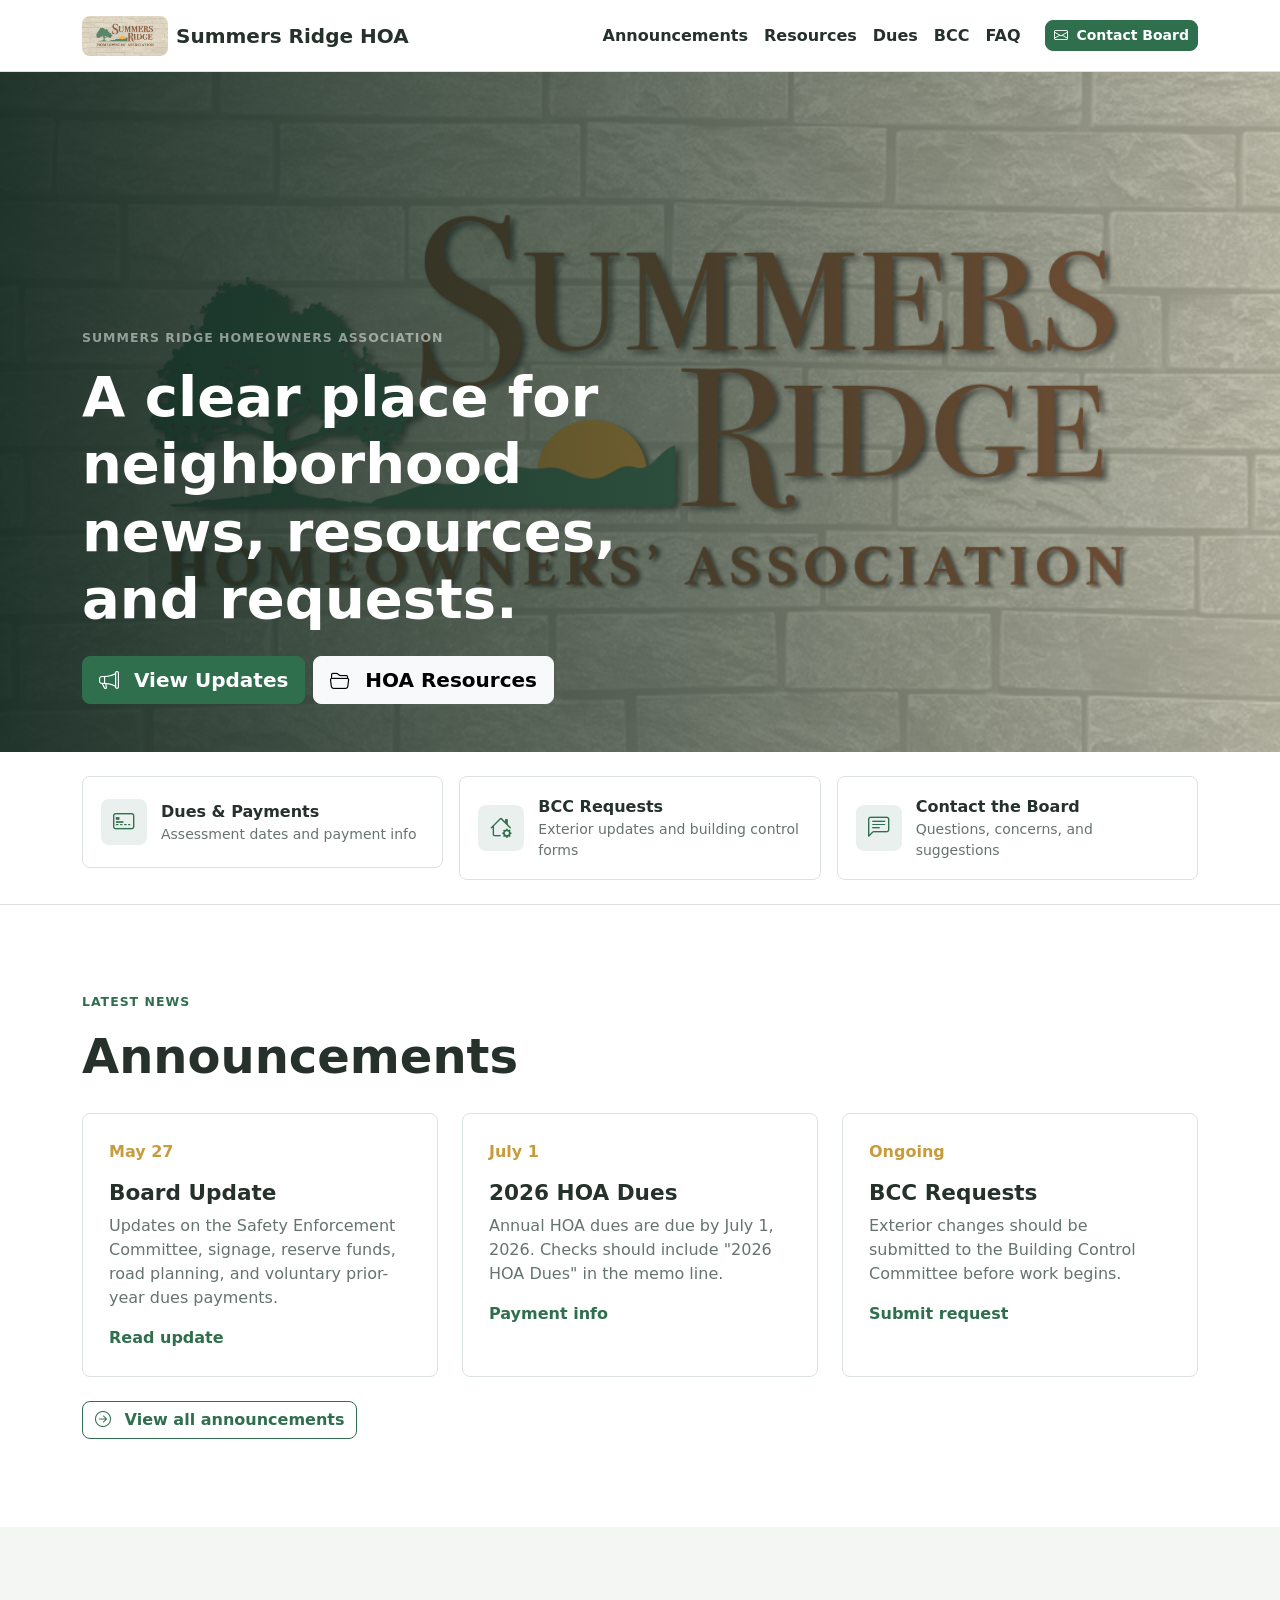
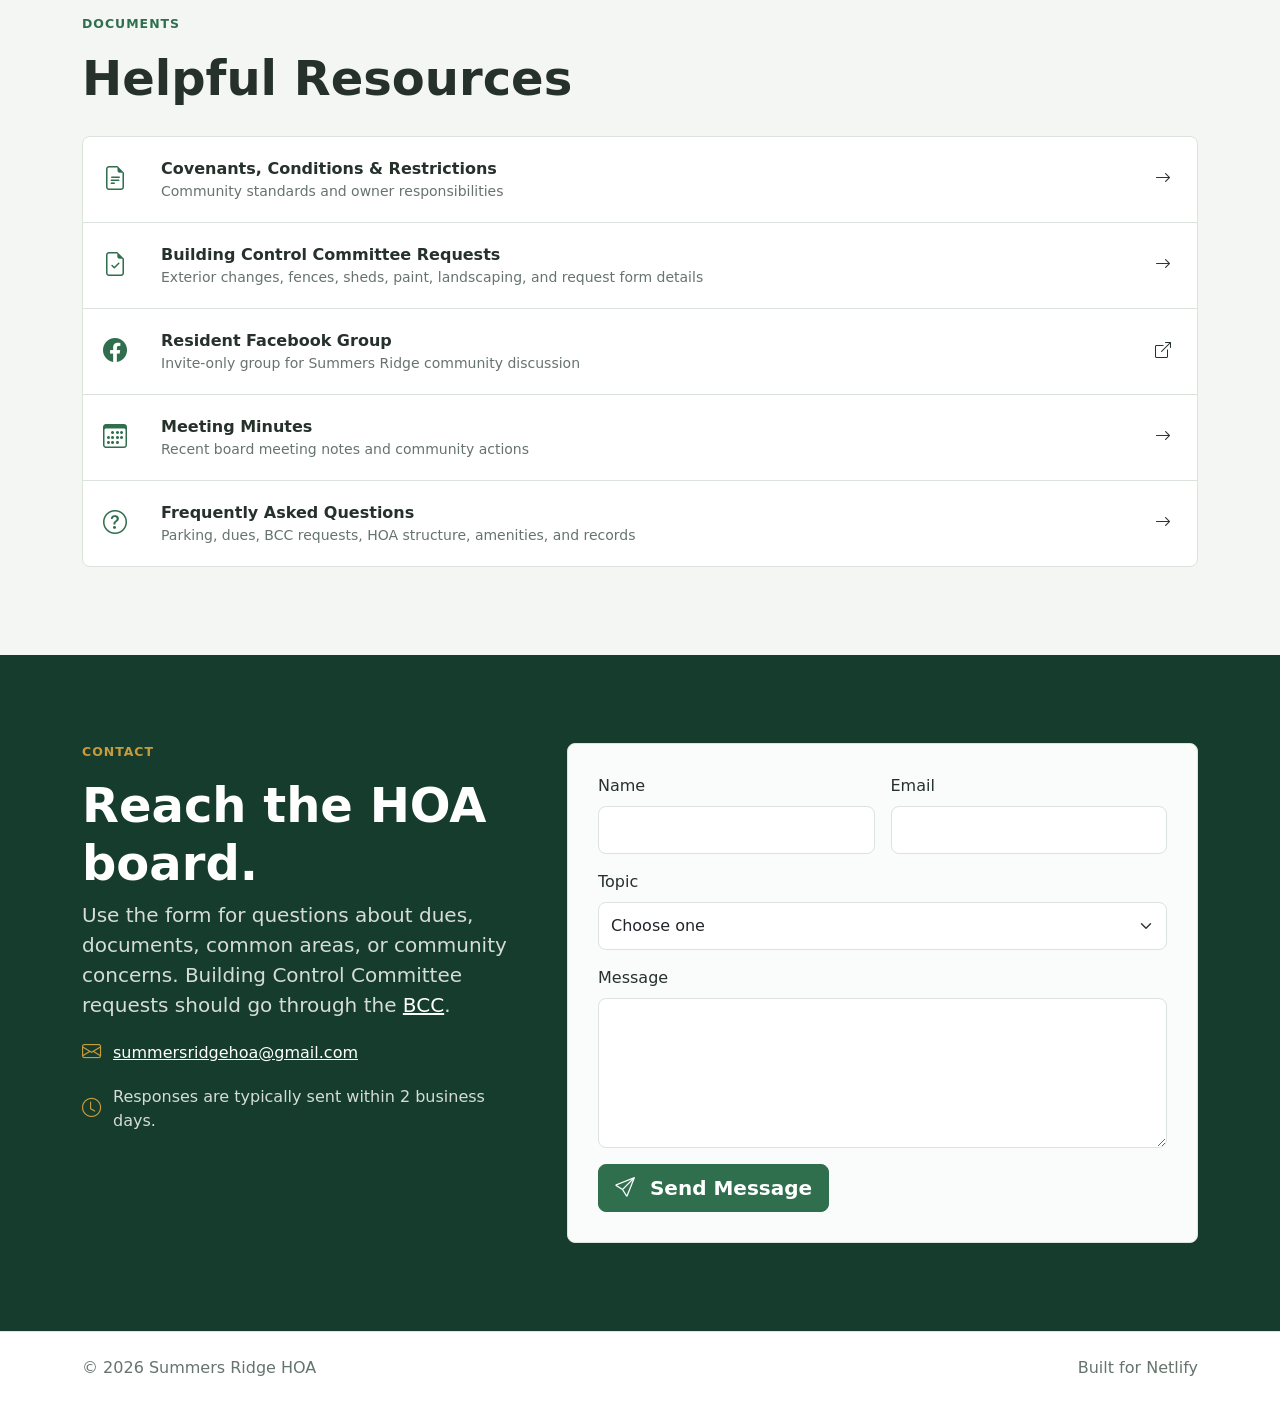
==== commit 46149066: "Add announcements page" ====
--- a/index.html
+++ b/index.html
@@ -23,7 +23,7 @@
         </button>
         <div class="collapse navbar-collapse" id="mainNav">
           <ul class="navbar-nav ms-auto align-items-lg-center">
-            <li class="nav-item"><a class="nav-link" href="#announcements">Announcements</a></li>
+            <li class="nav-item"><a class="nav-link" href="announcements.html">Announcements</a></li>
             <li class="nav-item"><a class="nav-link" href="#resources">Resources</a></li>
             <li class="nav-item"><a class="nav-link" href="dues.html">Dues</a></li>
             <li class="nav-item"><a class="nav-link" href="bcc.html">BCC</a></li>
@@ -49,7 +49,7 @@
               <p class="eyebrow text-white-50 mb-3">Summers Ridge Homeowners Association</p>
               <h1 class="display-4 fw-semibold text-white mb-4">A clear place for neighborhood news, resources, and requests.</h1>
               <div class="d-flex flex-wrap gap-2">
-                <a class="btn btn-primary btn-lg" href="#announcements">
+                <a class="btn btn-primary btn-lg" href="announcements.html">
                   <i class="bi bi-megaphone me-2" aria-hidden="true"></i>
                   View Updates
                 </a>
@@ -106,28 +106,34 @@
           <div class="row g-4">
             <div class="col-md-6 col-xl-4">
               <article class="info-card h-100">
-                <div class="card-date">June 12</div>
-                <h3>Board Meeting</h3>
-                <p>The next HOA board meeting is scheduled for 7:00 PM at the community clubhouse.</p>
-                <a href="#contact" class="stretched-link">Send a topic</a>
-              </article>
-            </div>
-            <div class="col-md-6 col-xl-4">
-              <article class="info-card h-100">
-                <div class="card-date">June 22</div>
-                <h3>Pool Season</h3>
-                <p>Pool access cards should be active for the summer season. Contact the board if you need help.</p>
-                <a href="#resources" class="stretched-link">See resources</a>
+                <div class="card-date">May 27</div>
+                <h3>Board Update</h3>
+                <p>Updates on the Safety Enforcement Committee, signage, reserve funds, road planning, and voluntary prior-year dues payments.</p>
+                <a href="announcements.html" class="stretched-link">Read update</a>
               </article>
             </div>
             <div class="col-md-6 col-xl-4">
               <article class="info-card h-100">
                 <div class="card-date">July 1</div>
-                <h3>Quarterly Dues</h3>
-                <p>Quarterly assessments are due at the start of July. Payment details are listed below.</p>
+                <h3>2026 HOA Dues</h3>
+                <p>Annual HOA dues are due by July 1, 2026. Checks should include "2026 HOA Dues" in the memo line.</p>
                 <a href="dues.html" class="stretched-link">Payment info</a>
               </article>
             </div>
+            <div class="col-md-6 col-xl-4">
+              <article class="info-card h-100">
+                <div class="card-date">Ongoing</div>
+                <h3>BCC Requests</h3>
+                <p>Exterior changes should be submitted to the Building Control Committee before work begins.</p>
+                <a href="bcc.html" class="stretched-link">Submit request</a>
+              </article>
+            </div>
+          </div>
+          <div class="button-row mt-4">
+            <a class="btn btn-outline-primary" href="announcements.html">
+              <i class="bi bi-arrow-right-circle me-2" aria-hidden="true"></i>
+              View all announcements
+            </a>
           </div>
         </div>
       </section>
--- a/styles.css
+++ b/styles.css
@@ -222,6 +222,80 @@
   margin-bottom: 16px;
 }
 
+.announcement-list {
+  border: 1px solid var(--sr-line);
+  border-radius: 8px;
+  overflow: hidden;
+}
+
+.announcement-item {
+  background: #fff;
+  border-bottom: 1px solid var(--sr-line);
+  display: grid;
+  gap: 22px;
+  grid-template-columns: 74px 1fr;
+  padding: 28px;
+}
+
+.announcement-item:last-child {
+  border-bottom: 0;
+}
+
+.announcement-item h3 {
+  font-size: 1.45rem;
+  font-weight: 750;
+  margin-bottom: 10px;
+}
+
+.announcement-item p:not(.eyebrow) {
+  color: var(--sr-muted);
+}
+
+.announcement-item a {
+  font-weight: 700;
+  text-decoration: none;
+}
+
+.announcement-item-featured {
+  grid-template-columns: 90px 1fr;
+}
+
+.announcement-item-featured p:not(.eyebrow) {
+  margin-bottom: 1rem;
+}
+
+.announcement-signoff {
+  color: var(--sr-ink) !important;
+  font-weight: 750;
+  margin-bottom: 0 !important;
+}
+
+.announcement-date {
+  align-items: center;
+  background: var(--sr-soft);
+  border-left: 4px solid var(--sr-gold);
+  border-radius: 8px;
+  display: flex;
+  flex-direction: column;
+  justify-content: center;
+  min-height: 74px;
+  text-align: center;
+}
+
+.announcement-date span {
+  color: var(--sr-muted);
+  font-size: 0.78rem;
+  font-weight: 800;
+  letter-spacing: 0.08em;
+  text-transform: uppercase;
+}
+
+.announcement-date strong {
+  color: var(--sr-green-dark);
+  font-size: 1.7rem;
+  line-height: 1;
+}
+
 .resource-list {
   background: #fff;
   border: 1px solid var(--sr-line);
@@ -563,4 +637,18 @@
   .resource-row > i:last-child {
     display: none;
   }
-}
+
+  .announcement-item {
+    grid-template-columns: 1fr;
+  }
+
+  .announcement-date {
+    align-items: flex-start;
+    flex-direction: row;
+    gap: 8px;
+    justify-content: flex-start;
+    min-height: auto;
+    padding: 14px 16px;
+    text-align: left;
+  }
+}
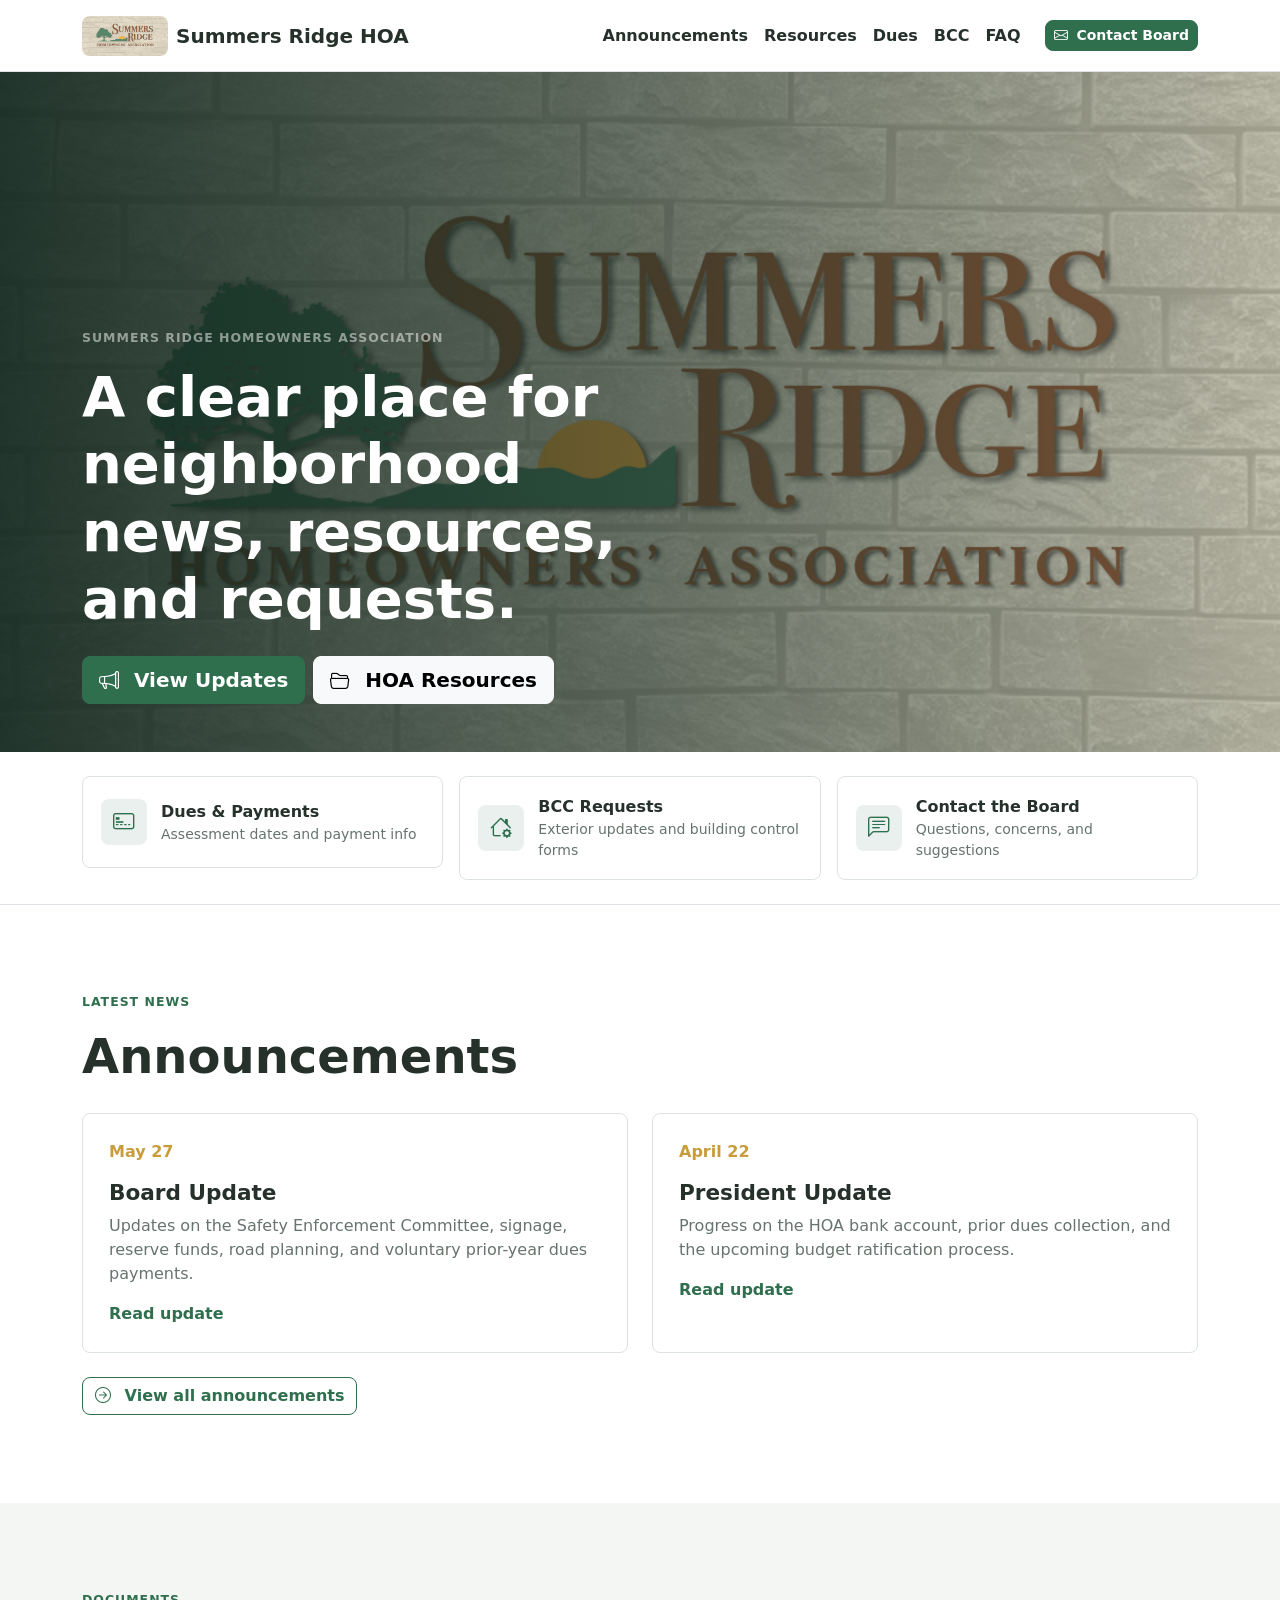
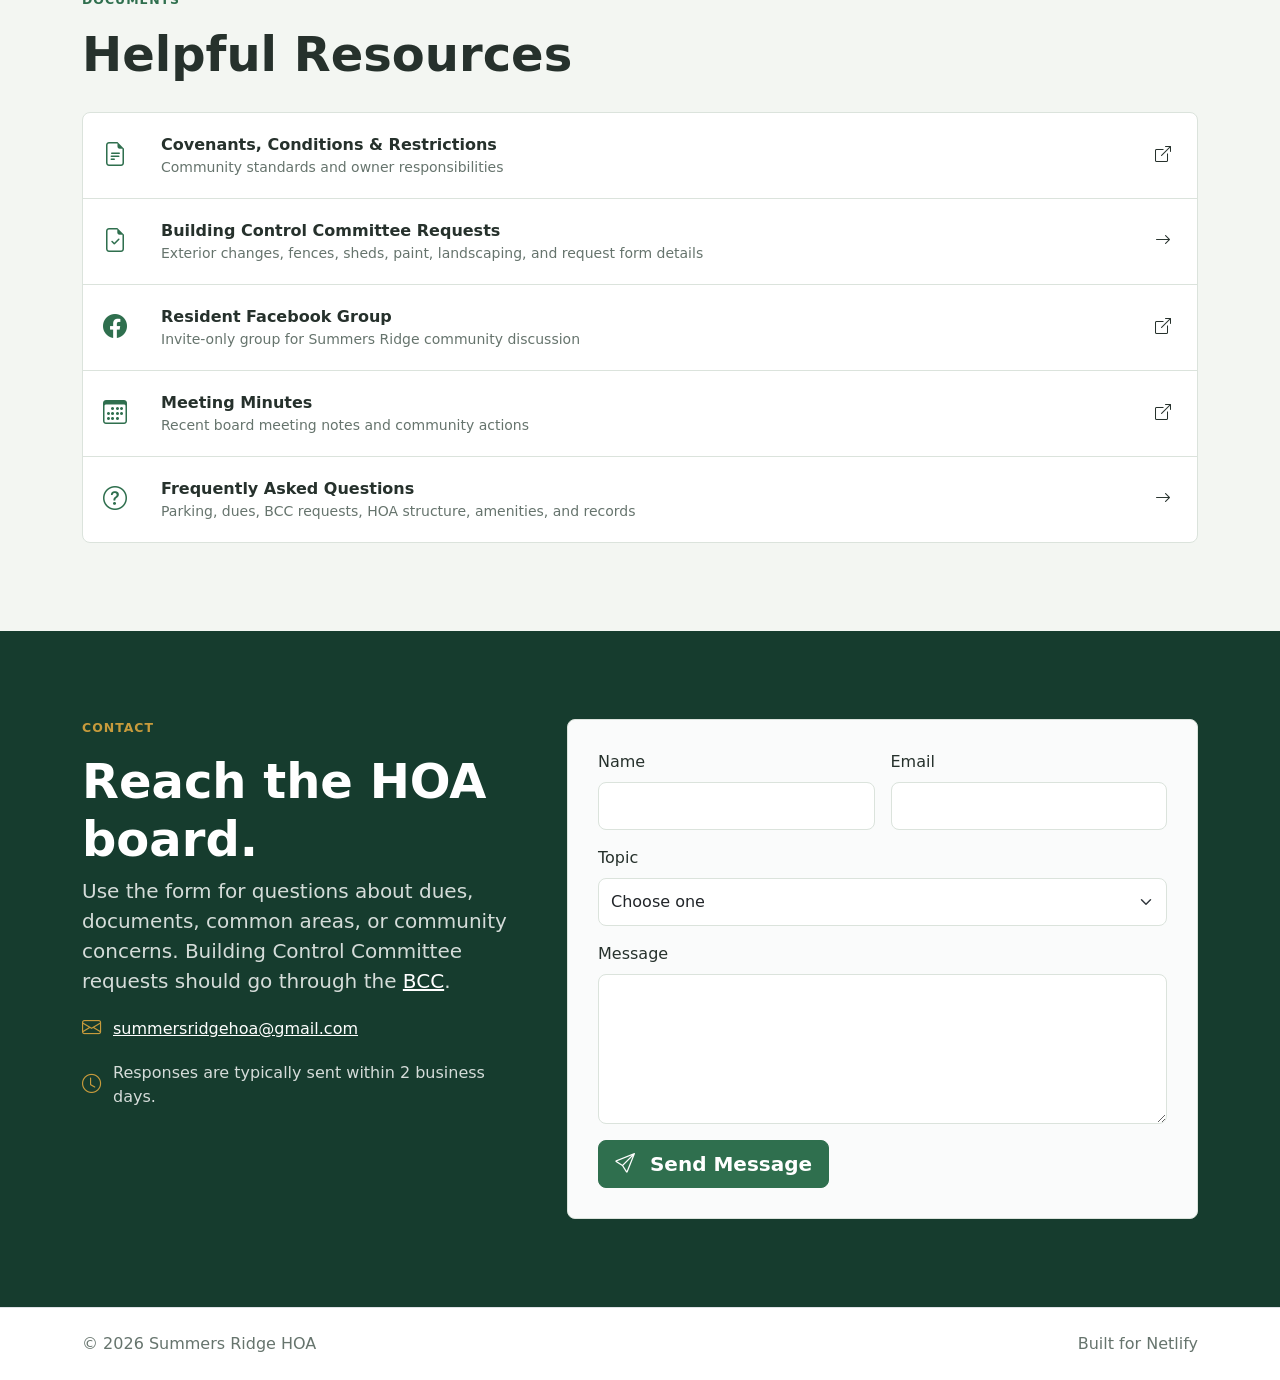
==== commit 94ffd699: "Update resource links" ====
--- a/index.html
+++ b/index.html
@@ -104,7 +104,7 @@
             <h2>Announcements</h2>
           </div>
           <div class="row g-4">
-            <div class="col-md-6 col-xl-4">
+            <div class="col-md-6">
               <article class="info-card h-100">
                 <div class="card-date">May 27</div>
                 <h3>Board Update</h3>
@@ -112,20 +112,12 @@
                 <a href="announcements.html" class="stretched-link">Read update</a>
               </article>
             </div>
-            <div class="col-md-6 col-xl-4">
+            <div class="col-md-6">
               <article class="info-card h-100">
-                <div class="card-date">July 1</div>
-                <h3>2026 HOA Dues</h3>
-                <p>Annual HOA dues are due by July 1, 2026. Checks should include "2026 HOA Dues" in the memo line.</p>
-                <a href="dues.html" class="stretched-link">Payment info</a>
-              </article>
-            </div>
-            <div class="col-md-6 col-xl-4">
-              <article class="info-card h-100">
-                <div class="card-date">Ongoing</div>
-                <h3>BCC Requests</h3>
-                <p>Exterior changes should be submitted to the Building Control Committee before work begins.</p>
-                <a href="bcc.html" class="stretched-link">Submit request</a>
+                <div class="card-date">April 22</div>
+                <h3>President Update</h3>
+                <p>Progress on the HOA bank account, prior dues collection, and the upcoming budget ratification process.</p>
+                <a href="announcements.html" class="stretched-link">Read update</a>
               </article>
             </div>
           </div>
@@ -147,13 +139,13 @@
           <div class="row g-4">
             <div class="col-12">
               <div class="resource-list">
-                <a href="#" class="resource-row">
+                <a href="https://drive.google.com/file/d/1FVEfFmfJa-vEqtkyRHVEYQGOLpwCgBw9/view?usp=drive_link" class="resource-row" target="_blank" rel="noopener">
                   <i class="bi bi-file-earmark-text" aria-hidden="true"></i>
                   <span>
                     <strong>Covenants, Conditions & Restrictions</strong>
                     <small>Community standards and owner responsibilities</small>
                   </span>
-                  <i class="bi bi-arrow-right" aria-hidden="true"></i>
+                  <i class="bi bi-box-arrow-up-right" aria-hidden="true"></i>
                 </a>
                 <a href="bcc.html" class="resource-row">
                   <i class="bi bi-file-earmark-check" aria-hidden="true"></i>
@@ -171,13 +163,13 @@
                   </span>
                   <i class="bi bi-box-arrow-up-right" aria-hidden="true"></i>
                 </a>
-                <a href="minutes.html" class="resource-row">
+                <a href="https://drive.google.com/drive/folders/1RddYfNKDEcrG9clve4MKQjOaKw25WFRH" class="resource-row" target="_blank" rel="noopener">
                   <i class="bi bi-calendar3" aria-hidden="true"></i>
                   <span>
                     <strong>Meeting Minutes</strong>
                     <small>Recent board meeting notes and community actions</small>
                   </span>
-                  <i class="bi bi-arrow-right" aria-hidden="true"></i>
+                  <i class="bi bi-box-arrow-up-right" aria-hidden="true"></i>
                 </a>
                 <a href="faq.html" class="resource-row">
                   <i class="bi bi-question-circle" aria-hidden="true"></i>
--- a/styles.css
+++ b/styles.css
@@ -228,42 +228,70 @@
   overflow: hidden;
 }
 
-.announcement-item {
+.announcement-list .accordion-item {
+  border: 0;
+  border-bottom: 1px solid var(--sr-line);
+}
+
+.announcement-list .accordion-item:last-child {
+  border-bottom: 0;
+}
+
+.announcement-button {
+  align-items: center;
   background: #fff;
-  border-bottom: 1px solid var(--sr-line);
+  color: var(--sr-ink);
   display: grid;
   gap: 22px;
-  grid-template-columns: 74px 1fr;
-  padding: 28px;
-}
-
-.announcement-item:last-child {
-  border-bottom: 0;
-}
-
-.announcement-item h3 {
-  font-size: 1.45rem;
-  font-weight: 750;
-  margin-bottom: 10px;
-}
-
-.announcement-item p:not(.eyebrow) {
-  color: var(--sr-muted);
-}
-
-.announcement-item a {
+  grid-template-columns: 90px 1fr;
+  padding: 24px 28px;
+}
+
+.announcement-button:not(.collapsed) {
+  background: var(--sr-soft);
+  box-shadow: none;
+  color: var(--sr-ink);
+}
+
+.announcement-button:focus {
+  border-color: var(--sr-green);
+  box-shadow: 0 0 0 0.25rem rgba(47, 111, 78, 0.18);
+}
+
+.announcement-summary {
+  display: grid;
+  gap: 6px;
+  padding-right: 18px;
+  text-align: left;
+}
+
+.announcement-title {
+  color: var(--sr-ink);
+  font-size: 1.25rem;
+  font-weight: 750;
+  line-height: 1.25;
+}
+
+.announcement-preview {
+  color: var(--sr-muted);
+  font-size: 1rem;
+  font-weight: 400;
+  line-height: 1.45;
+}
+
+.announcement-body {
+  padding: 4px 28px 30px 140px;
+}
+
+.announcement-body p {
+  color: var(--sr-muted);
+}
+
+.announcement-body a {
   font-weight: 700;
   text-decoration: none;
 }
 
-.announcement-item-featured {
-  grid-template-columns: 90px 1fr;
-}
-
-.announcement-item-featured p:not(.eyebrow) {
-  margin-bottom: 1rem;
-}
-
 .announcement-signoff {
   color: var(--sr-ink) !important;
   font-weight: 750;
@@ -272,7 +300,7 @@
 
 .announcement-date {
   align-items: center;
-  background: var(--sr-soft);
+  background: #fff;
   border-left: 4px solid var(--sr-gold);
   border-radius: 8px;
   display: flex;
@@ -280,6 +308,10 @@
   justify-content: center;
   min-height: 74px;
   text-align: center;
+}
+
+.announcement-button:not(.collapsed) .announcement-date {
+  background: rgba(255, 255, 255, 0.78);
 }
 
 .announcement-date span {
@@ -638,8 +670,18 @@
     display: none;
   }
 
-  .announcement-item {
+  .announcement-button {
+    gap: 14px;
     grid-template-columns: 1fr;
+    padding: 20px;
+  }
+
+  .announcement-summary {
+    padding-right: 0;
+  }
+
+  .announcement-body {
+    padding: 0 20px 24px;
   }
 
   .announcement-date {
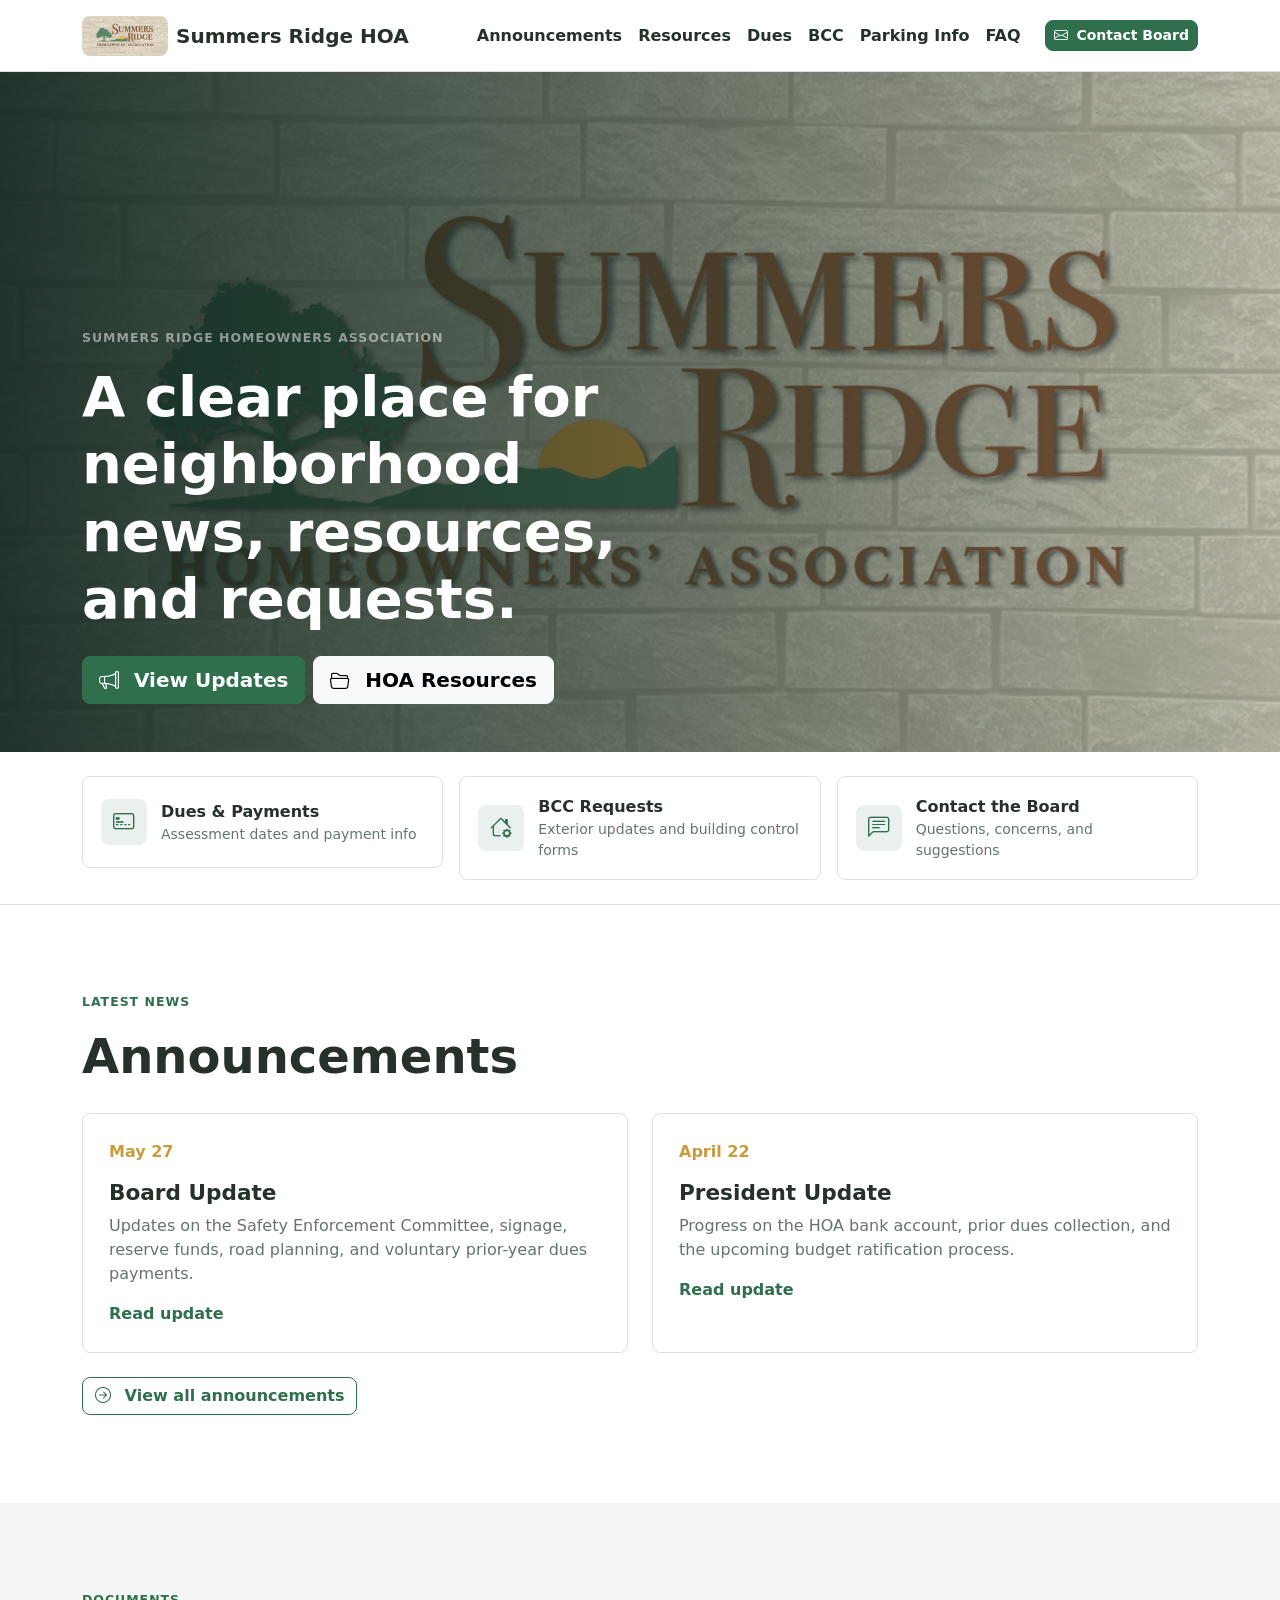
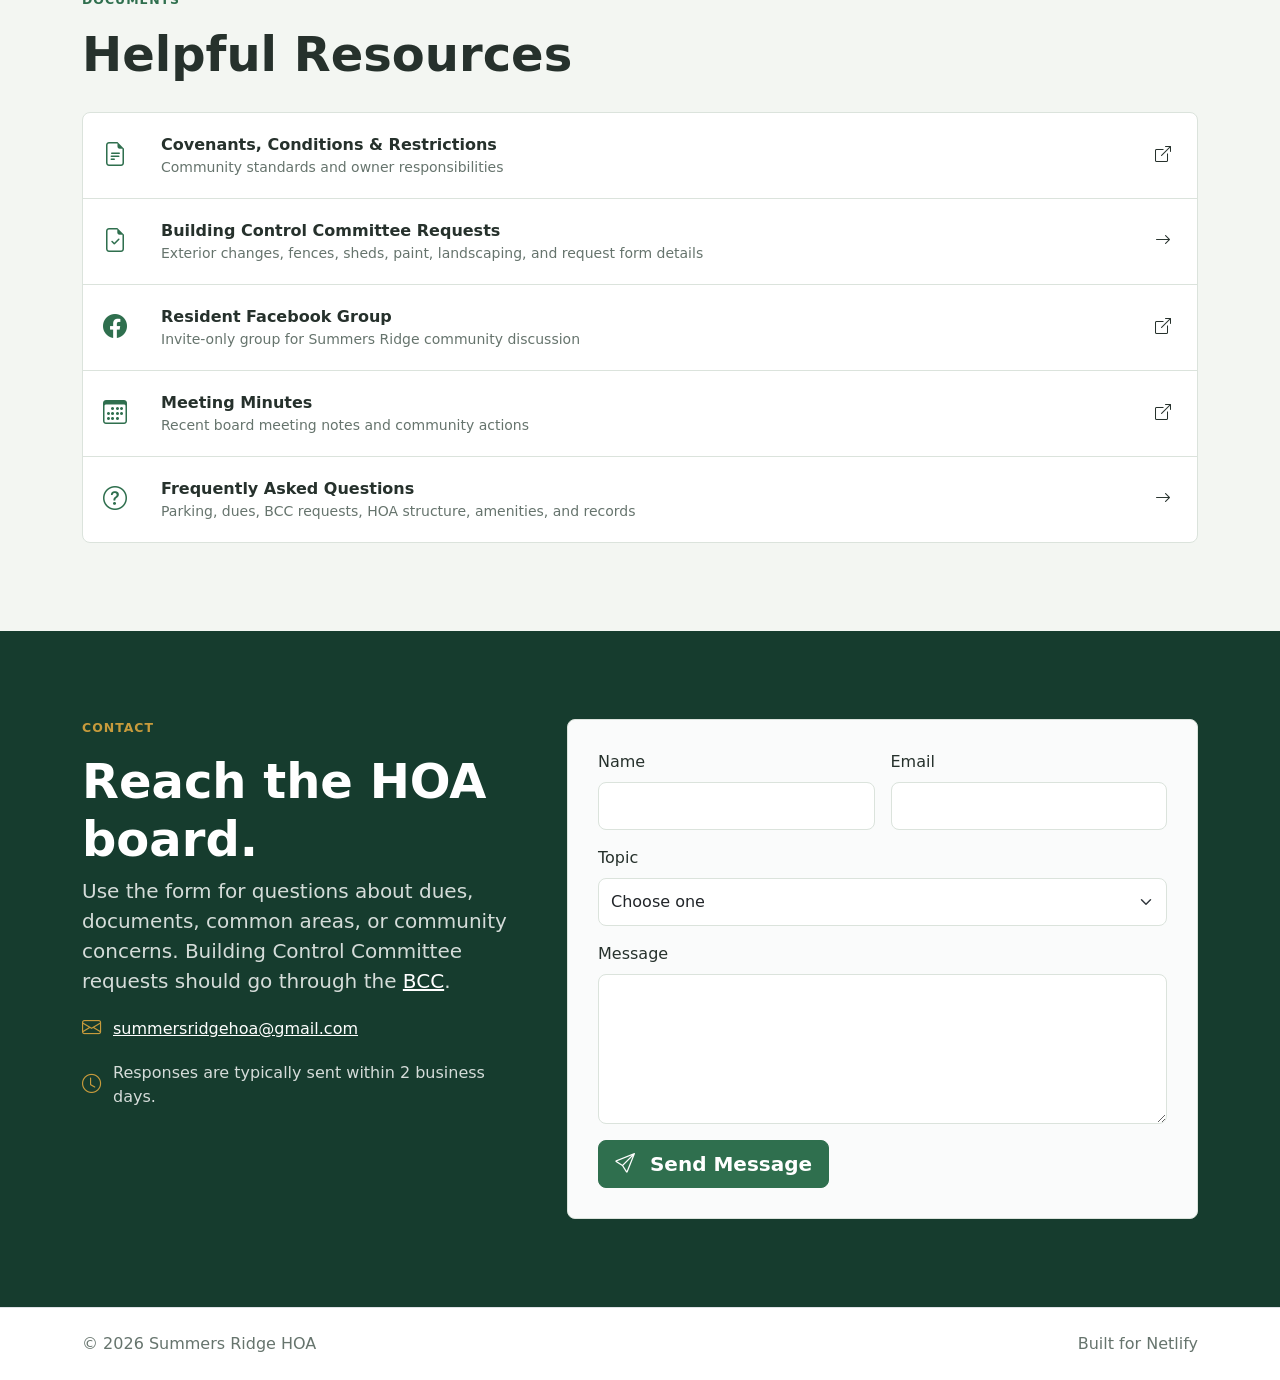
==== commit 40f237cf: "Add parking policy page" ====
--- a/index.html
+++ b/index.html
@@ -27,6 +27,7 @@
             <li class="nav-item"><a class="nav-link" href="#resources">Resources</a></li>
             <li class="nav-item"><a class="nav-link" href="dues.html">Dues</a></li>
             <li class="nav-item"><a class="nav-link" href="bcc.html">BCC</a></li>
+            <li class="nav-item"><a class="nav-link" href="parking.html">Parking Info</a></li>
             <li class="nav-item"><a class="nav-link" href="faq.html">FAQ</a></li>
             <li class="nav-item ms-lg-3">
               <a class="btn btn-primary btn-sm" href="#contact">
--- a/styles.css
+++ b/styles.css
@@ -152,6 +152,80 @@
   font-weight: 750;
 }
 
+.share-heading {
+  display: block;
+}
+
+.section-link {
+  align-items: center;
+  border-radius: 8px;
+  color: var(--sr-green);
+  display: inline-flex;
+  font-size: 0.62em;
+  line-height: 1;
+  margin-left: 10px;
+  opacity: 0.72;
+  position: relative;
+  text-decoration: none;
+}
+
+.section-link::after {
+  background: var(--sr-green-dark);
+  border-radius: 8px;
+  color: #fff;
+  content: "Copy link";
+  font-size: 0.75rem;
+  font-weight: 700;
+  left: 50%;
+  opacity: 0;
+  padding: 6px 8px;
+  pointer-events: none;
+  position: absolute;
+  top: calc(100% + 8px);
+  transform: translateX(-50%);
+  transition: opacity 160ms ease;
+  white-space: nowrap;
+  z-index: 3;
+}
+
+.section-link:hover,
+.section-link:focus {
+  color: var(--sr-green-dark);
+  opacity: 1;
+}
+
+.section-link:hover::after,
+.section-link:focus::after {
+  opacity: 1;
+}
+
+.section-link:focus-visible {
+  box-shadow: 0 0 0 0.2rem rgba(47, 111, 78, 0.18);
+  outline: 0;
+}
+
+.copy-toast {
+  background: var(--sr-green-dark);
+  border-radius: 8px;
+  top: 88px;
+  box-shadow: 0 14px 34px rgba(22, 60, 46, 0.24);
+  color: #fff;
+  font-weight: 700;
+  opacity: 0;
+  padding: 12px 18px;
+  right: 24px;
+  pointer-events: none;
+  position: fixed;
+  transform: translateY(-10px);
+  transition: opacity 160ms ease, transform 160ms ease;
+  z-index: 1080;
+}
+
+.copy-toast.is-visible {
+  opacity: 1;
+  transform: translateY(0);
+}
+
 .bg-soft {
   background: var(--sr-soft);
 }
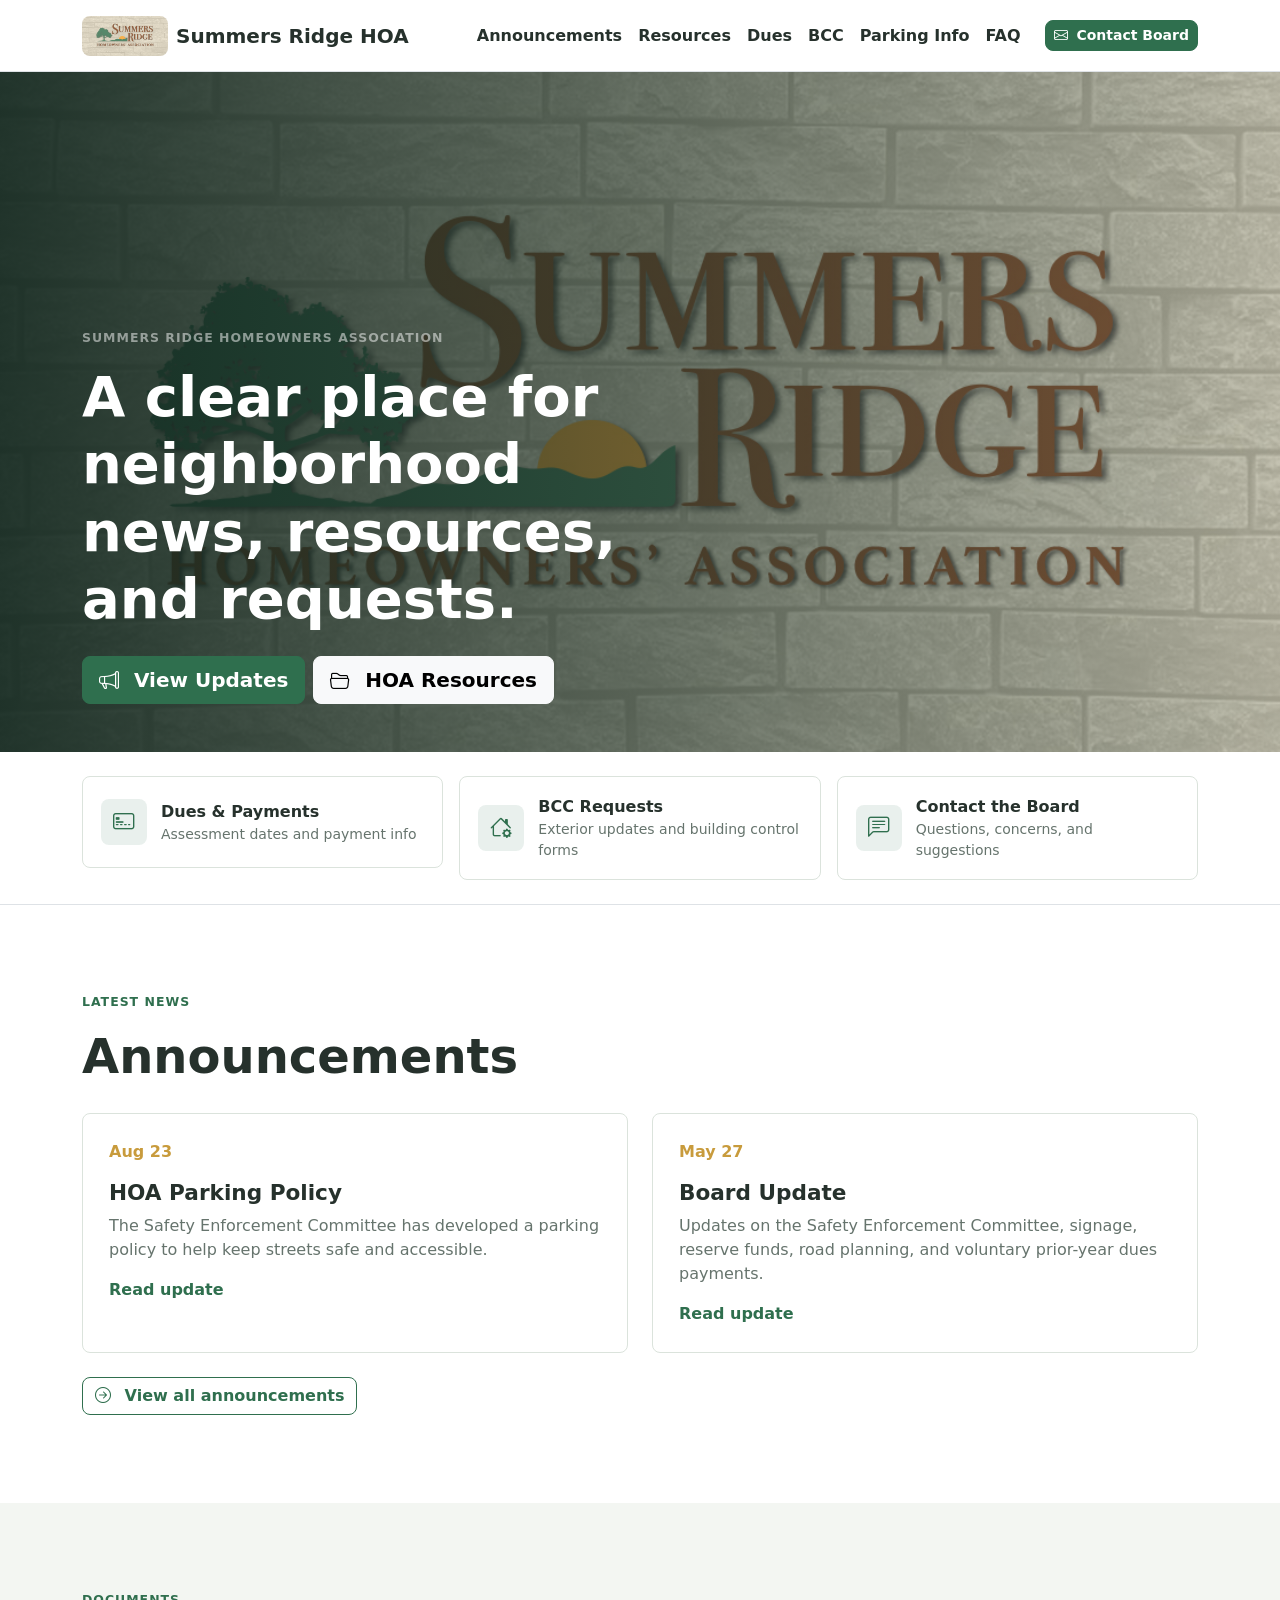
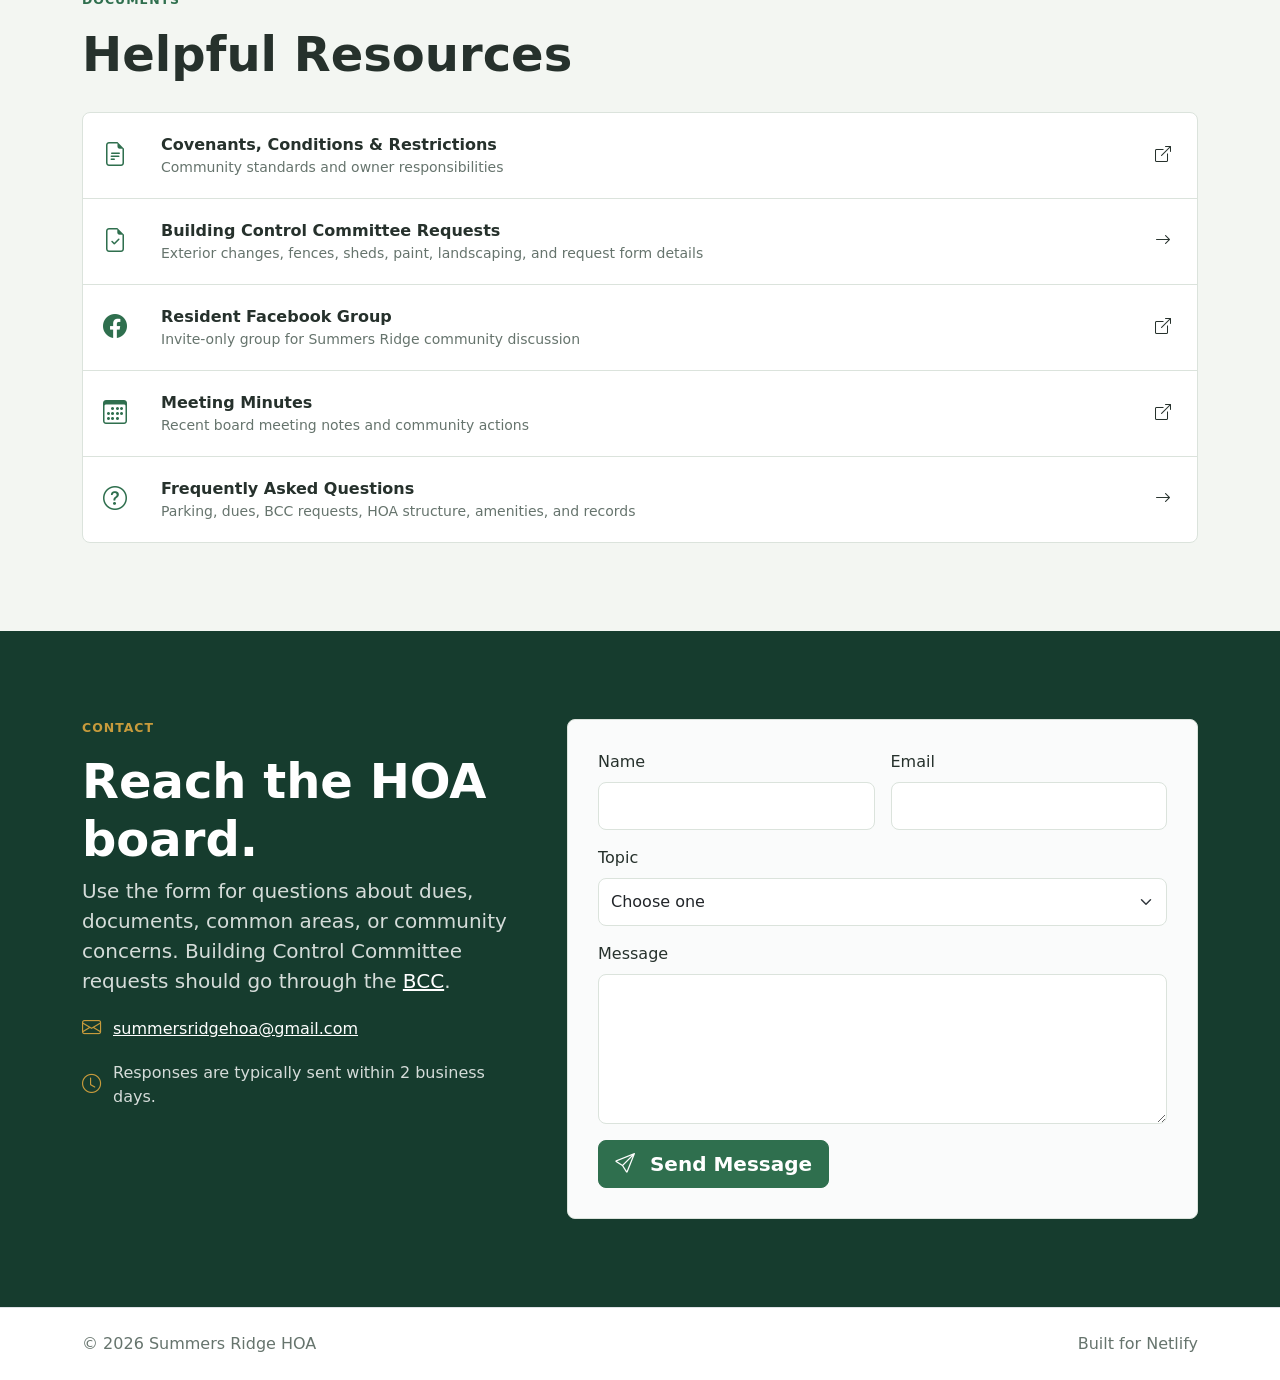
==== commit 32627ad6: "Add parking policy announcement" ====
--- a/index.html
+++ b/index.html
@@ -107,17 +107,17 @@
           <div class="row g-4">
             <div class="col-md-6">
               <article class="info-card h-100">
+                <div class="card-date">Aug 23</div>
+                <h3>HOA Parking Policy</h3>
+                <p>The Safety Enforcement Committee has developed a parking policy to help keep streets safe and accessible.</p>
+                <a href="announcements.html" class="stretched-link">Read update</a>
+              </article>
+            </div>
+            <div class="col-md-6">
+              <article class="info-card h-100">
                 <div class="card-date">May 27</div>
                 <h3>Board Update</h3>
                 <p>Updates on the Safety Enforcement Committee, signage, reserve funds, road planning, and voluntary prior-year dues payments.</p>
-                <a href="announcements.html" class="stretched-link">Read update</a>
-              </article>
-            </div>
-            <div class="col-md-6">
-              <article class="info-card h-100">
-                <div class="card-date">April 22</div>
-                <h3>President Update</h3>
-                <p>Progress on the HOA bank account, prior dues collection, and the upcoming budget ratification process.</p>
                 <a href="announcements.html" class="stretched-link">Read update</a>
               </article>
             </div>
